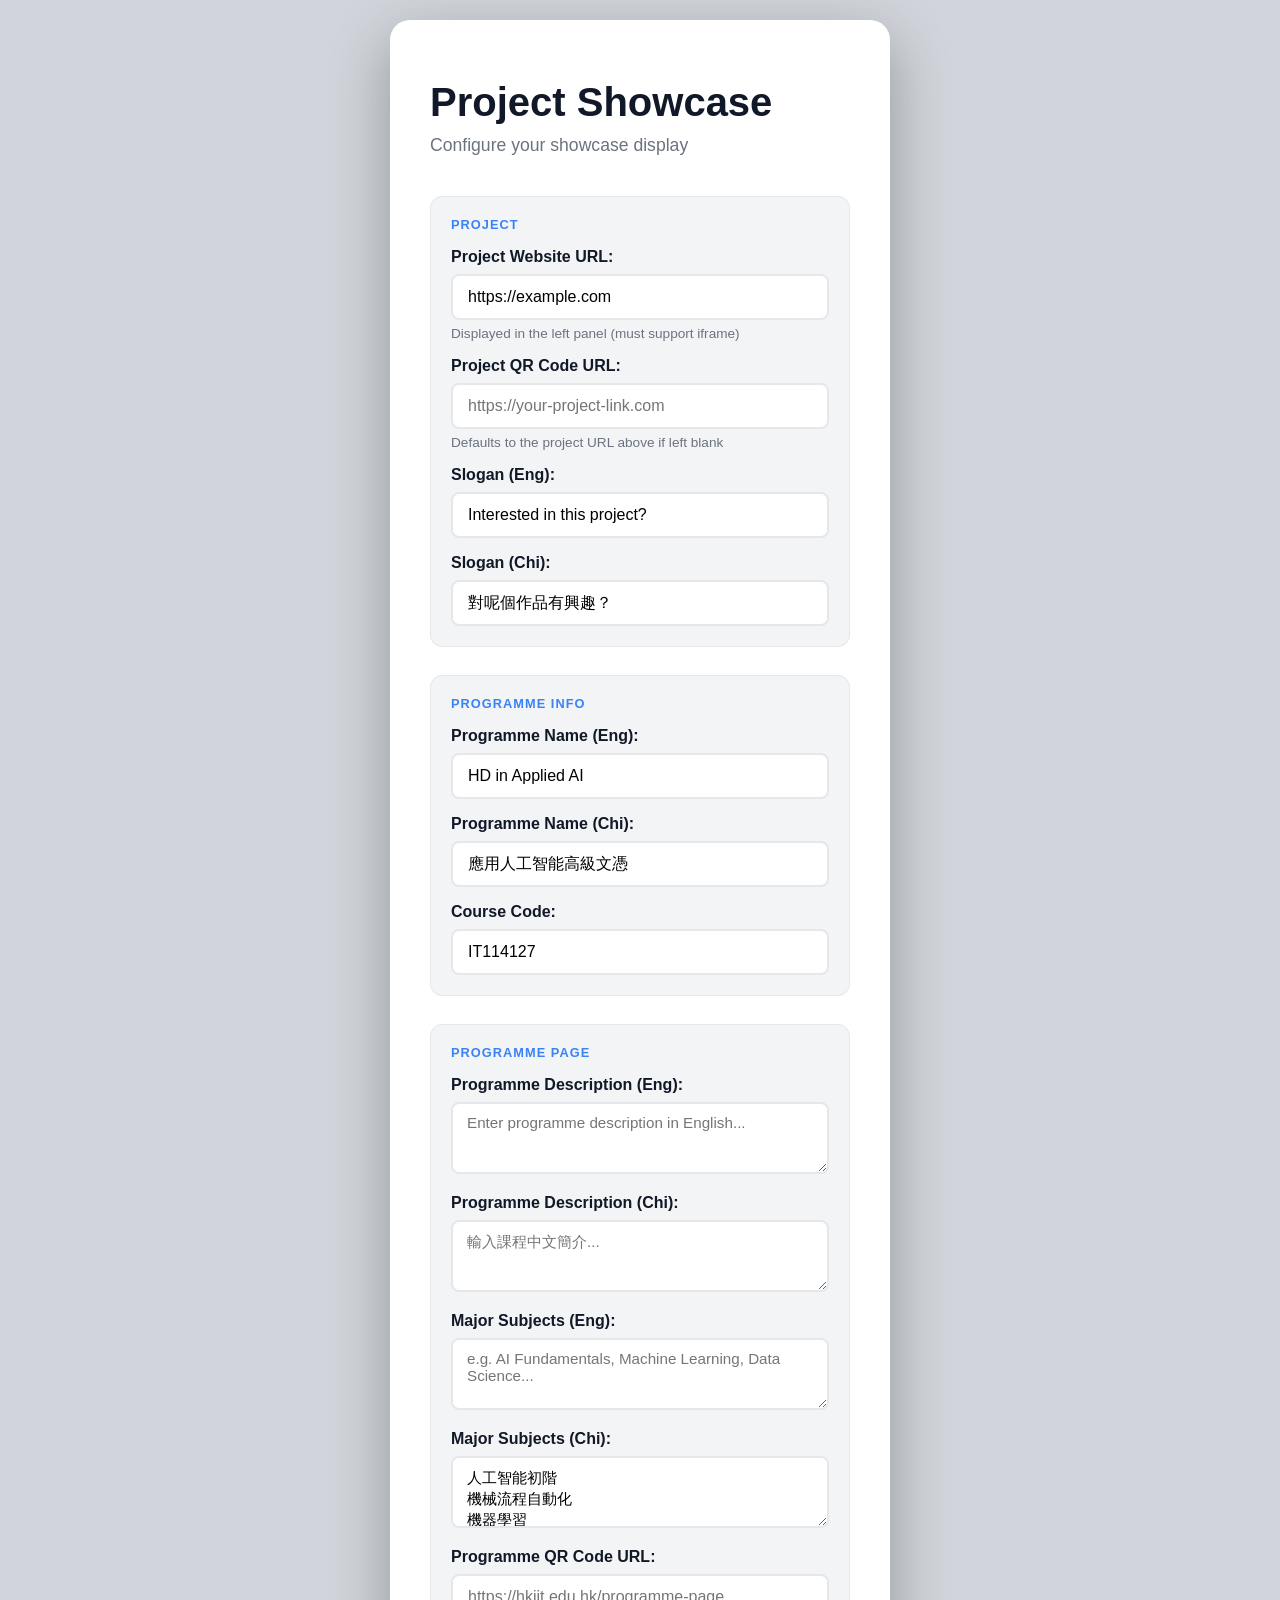
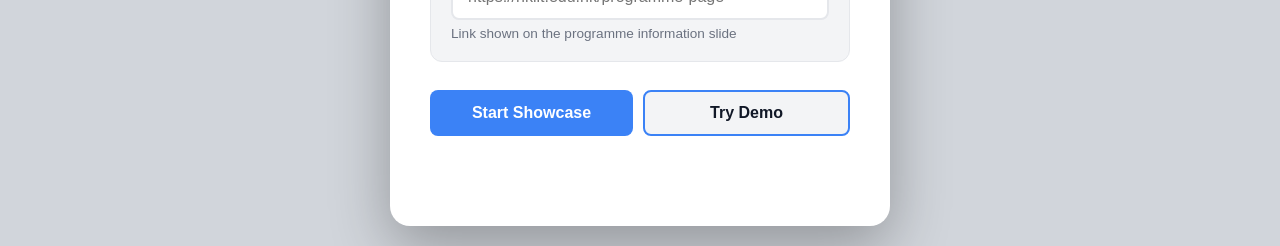
==== index.html @ dffb8cf2 "Grey setup page bg, default Chinese major subjects Co-authored-by: Cursor <cursoragent@cursor.com>" ====
<!DOCTYPE html>
<html lang="en">
<head>
    <meta charset="UTF-8">
    <meta name="viewport" content="width=device-width, initial-scale=1.0">
    <title>Project Showcase - Setup</title>
    <link rel="stylesheet" href="styles.css">
</head>
<body>
    <div class="start-screen">
        <div class="start-container">
            <h1>Project Showcase</h1>
            <p class="subtitle">Configure your showcase display</p>

            <!-- Section 1: Project URLs -->
            <div class="setup-section">
                <h3 class="setup-section-title">Project</h3>

                <div class="input-section">
                    <label for="websiteUrl">Project Website URL:</label>
                    <input type="url" id="websiteUrl"
                        placeholder="https://example.com"
                        value="https://example.com">
                    <small class="hint">Displayed in the left panel (must support iframe)</small>
                </div>

                <div class="input-section">
                    <label for="qrUrl">Project QR Code URL:</label>
                    <input type="url" id="qrUrl"
                        placeholder="https://your-project-link.com">
                    <small class="hint">Defaults to the project URL above if left blank</small>
                </div>

                <div class="input-section">
                    <label for="sloganEng">Slogan (Eng):</label>
                    <input type="text" id="sloganEng"
                        value="Interested in this project?">
                </div>

                <div class="input-section">
                    <label for="sloganChi">Slogan (Chi):</label>
                    <input type="text" id="sloganChi"
                        value="對呢個作品有興趣？">
                </div>
            </div>

            <!-- Section 2: Programme Info -->
            <div class="setup-section">
                <h3 class="setup-section-title">Programme Info</h3>

                <div class="input-section">
                    <label for="progNameEng">Programme Name (Eng):</label>
                    <input type="text" id="progNameEng"
                        value="HD in Applied AI">
                </div>

                <div class="input-section">
                    <label for="progNameChi">Programme Name (Chi):</label>
                    <input type="text" id="progNameChi"
                        value="應用人工智能高級文憑">
                </div>

                <div class="input-section">
                    <label for="courseCode">Course Code:</label>
                    <input type="text" id="courseCode"
                        value="IT114127">
                </div>
            </div>

            <!-- Section 3: Programme Page -->
            <div class="setup-section">
                <h3 class="setup-section-title">Programme Page</h3>

                <div class="input-section">
                    <label for="progDescEng">Programme Description (Eng):</label>
                    <textarea id="progDescEng" class="setup-textarea"
                        placeholder="Enter programme description in English..."></textarea>
                </div>

                <div class="input-section">
                    <label for="progDescChi">Programme Description (Chi):</label>
                    <textarea id="progDescChi" class="setup-textarea"
                        placeholder="輸入課程中文簡介..."></textarea>
                </div>

                <div class="input-section">
                    <label for="majorSubjectsEng">Major Subjects (Eng):</label>
                    <textarea id="majorSubjectsEng" class="setup-textarea"
                        placeholder="e.g. AI Fundamentals, Machine Learning, Data Science..."></textarea>
                </div>

                <div class="input-section">
                    <label for="majorSubjectsChi">Major Subjects (Chi):</label>
                    <textarea id="majorSubjectsChi" class="setup-textarea">人工智能初階
機械流程自動化
機器學習
用戶體驗及界面設計
人工智能應用開發
雲端人工智能服務</textarea>
                </div>

                <div class="input-section">
                    <label for="progQrUrl">Programme QR Code URL:</label>
                    <input type="url" id="progQrUrl"
                        placeholder="https://hkiit.edu.hk/programme-page">
                    <small class="hint">Link shown on the programme information slide</small>
                </div>
            </div>

            <div class="button-group">
                <button id="startBtn" class="btn btn-primary">Start Showcase</button>
                <button id="demoBtn" class="btn btn-secondary">Try Demo</button>
            </div>
        </div>
    </div>

    <script src="script.js"></script>
</body>
</html>
---- styles.css ----
* {
    margin: 0;
    padding: 0;
    box-sizing: border-box;
}

:root {
    --primary-color: #3b82f6;
    --primary-dark: #1e40af;
    --accent-pink: #e81f76;
    --accent-pink-dark: #c01060;
    --secondary-color: #f59e0b;
    --bg-dark: #1f2937;
    --bg-light: #f3f4f6;
    --border-color: #e5e7eb;
    --text-dark: #111827;
    --text-light: #6b7280;
}

body {
    font-family: -apple-system, BlinkMacSystemFont, 'Segoe UI', Roboto, Oxygen, Ubuntu, Cantarell, sans-serif;
    background-color: var(--bg-light);
    color: var(--text-dark);
}

/* ===== START SCREEN ===== */
.start-screen {
    min-height: 100vh;
    display: flex;
    align-items: center;
    justify-content: center;
    background: #d1d5db;
    padding: 20px;
}

.start-container {
    background: white;
    border-radius: 20px;
    padding: 60px 40px;
    max-width: 500px;
    width: 100%;
    box-shadow: 0 20px 60px rgba(0, 0, 0, 0.3);
    animation: slideUp 0.6s ease-out;
}

@keyframes slideUp {
    from {
        opacity: 0;
        transform: translateY(30px);
    }
    to {
        opacity: 1;
        transform: translateY(0);
    }
}

.start-container h1 {
    font-size: 2.5rem;
    margin-bottom: 10px;
    color: var(--text-dark);
}

.start-container .subtitle {
    font-size: 1.1rem;
    color: var(--text-light);
    margin-bottom: 40px;
}

.input-section {
    margin-bottom: 30px;
}

.input-section label {
    display: block;
    margin-bottom: 8px;
    font-weight: 600;
    color: var(--text-dark);
}

.input-section input {
    width: 100%;
    padding: 12px 15px;
    border: 2px solid var(--border-color);
    border-radius: 8px;
    font-size: 1rem;
    transition: all 0.3s;
}

.input-section input:focus {
    outline: none;
    border-color: var(--primary-color);
    box-shadow: 0 0 0 3px rgba(59, 130, 246, 0.1);
}

.input-section .hint {
    display: block;
    margin-top: 6px;
    color: var(--text-light);
    font-size: 0.85rem;
}

.button-group {
    display: flex;
    gap: 10px;
    margin-bottom: 30px;
}

.btn {
    padding: 12px 24px;
    border: none;
    border-radius: 8px;
    font-size: 1rem;
    font-weight: 600;
    cursor: pointer;
    transition: all 0.3s;
}

.btn-primary {
    flex: 1;
    background-color: var(--primary-color);
    color: white;
}

.btn-primary:hover {
    background-color: var(--primary-dark);
    transform: translateY(-2px);
    box-shadow: 0 10px 20px rgba(59, 130, 246, 0.3);
}

.btn-secondary {
    flex: 1;
    background-color: var(--bg-light);
    color: var(--text-dark);
    border: 2px solid var(--primary-color);
}

.btn-secondary:hover {
    background-color: var(--primary-color);
    color: white;
}

.info-box {
    background-color: var(--bg-light);
    border-radius: 12px;
    padding: 20px;
}

.info-box h3 {
    margin-bottom: 15px;
    font-size: 1.1rem;
}

.info-box ul {
    list-style: none;
}

.info-box li {
    padding: 6px 0;
    color: var(--text-light);
}

/* ===== SHOWCASE SCREEN ===== */
.showcase-container {
    display: flex;
    flex-direction: column;
    height: 100vh;
    background-color: #ffffff;
}

.content-wrapper {
    display: flex;
    flex: 1;
    gap: 0;
    overflow: hidden;
}

.panel {
    display: flex;
    flex-direction: column;
    background-color: #ffffff;
    overflow: hidden;
}

.left-panel {
    flex: 1;
    min-width: 300px;
}

.right-panel {
    flex: 0 0 400px;
    background-color: #ffffff;
    color: var(--text-dark);
    border-left: 1px solid var(--border-color);
}

.panel-header {
    background-color: #ffffff;
    color: var(--text-dark);
    padding: 12px 18px;
    border-bottom: 1px solid var(--border-color);
    display: flex;
    align-items: center;
    gap: 14px;
}

.panel-header-title {
    flex: 1;
    display: flex;
    flex-direction: column;
    align-items: flex-end;
    gap: 2px;
}

.panel-header-title .title-eng {
    font-weight: 700;
    font-size: 1rem;
    color: var(--text-dark);
    text-align: right;
}

.panel-header-title .title-chi {
    font-weight: 600;
    font-size: 0.88rem;
    color: var(--text-light);
    text-align: right;
}

.iframe-display {
    flex: 1;
    border: none;
    width: 100%;
    height: 100%;
}

/* ===== DIVIDER ===== */
.divider {
    width: 4px;
    background-color: var(--border-color);
    cursor: col-resize;
    transition: background-color 0.3s;
    flex-shrink: 0;
}

.divider:hover {
    background-color: var(--primary-color);
}

.divider.dragging {
    background-color: var(--primary-color);
}

/* ===== SETUP PAGE SECTIONS ===== */
.setup-section {
    margin-bottom: 28px;
    border: 1px solid var(--border-color);
    border-radius: 12px;
    padding: 20px;
    background: var(--bg-light);
}

.setup-section-title {
    font-size: 0.8rem;
    font-weight: 700;
    text-transform: uppercase;
    letter-spacing: 0.08em;
    color: var(--primary-color);
    margin-bottom: 16px;
}

.setup-section .input-section {
    margin-bottom: 16px;
}

.setup-section .input-section:last-child {
    margin-bottom: 0;
}

.setup-textarea {
    width: 100%;
    padding: 10px 14px;
    border: 2px solid var(--border-color);
    border-radius: 8px;
    font-size: 0.95rem;
    font-family: inherit;
    resize: vertical;
    min-height: 72px;
    transition: all 0.3s;
}

.setup-textarea:focus {
    outline: none;
    border-color: var(--primary-color);
    box-shadow: 0 0 0 3px rgba(59, 130, 246, 0.1);
}

/* ===== PROGRAMME INFORMATION AREA ===== */
.info-logo {
    height: 126px;
    width: auto;
    object-fit: contain;
}

/* Persistent programme name bar (shown across all slides) */
.persistent-info {
    padding: 12px 18px 10px;
    background: #ffffff;
    border-bottom: 1px solid var(--border-color);
}

.persistent-info .course-code-badge {
    margin-bottom: 6px;
}

.persistent-info p:first-of-type {
    font-size: 1.7rem;
    font-weight: 800;
    color: var(--text-dark);
    line-height: 1.25;
    letter-spacing: -0.02em;
}

.persistent-info p[lang="zh-Hant"] {
    font-size: 1.05rem;
    font-weight: 600;
    color: var(--text-light);
    margin-top: 2px;
}

/* Slides wrapper */
.slides-wrapper {
    flex: 1;
    position: relative;
    overflow: hidden;
}

.slide {
    position: absolute;
    inset: 0;
    opacity: 0;
    pointer-events: none;
    transition: opacity 0.7s ease;
    display: flex;
    flex-direction: column;
    overflow: hidden;
}

.slide.active {
    opacity: 1;
    pointer-events: auto;
}

/* ===== ANIMATED BACKGROUND BLOBS ===== */
.bg-waves {
    position: absolute;
    inset: 0;
    overflow: hidden;
    pointer-events: none;
    z-index: 0;
}

.bg-blob {
    position: absolute;
    border-radius: 50%;
    filter: blur(55px);
    opacity: 0.13;
}

.bg-blob.b1 {
    width: 260px;
    height: 260px;
    background: var(--accent-pink);
    top: -10%;
    left: -20%;
    animation: blobFloat1 11s ease-in-out infinite;
}

.bg-blob.b2 {
    width: 200px;
    height: 200px;
    background: var(--primary-color);
    top: 40%;
    right: -15%;
    animation: blobFloat2 14s ease-in-out infinite;
}

.bg-blob.b3 {
    width: 220px;
    height: 220px;
    background: var(--accent-pink);
    bottom: 5%;
    left: 10%;
    animation: blobFloat3 9s ease-in-out infinite;
}

@keyframes blobFloat1 {
    0%, 100% { transform: translate(0, 0) scale(1); }
    40%       { transform: translate(40px, 30px) scale(1.12); }
    70%       { transform: translate(-15px, 50px) scale(0.92); }
}

@keyframes blobFloat2 {
    0%, 100% { transform: translate(0, 0) scale(1); }
    35%       { transform: translate(-35px, -25px) scale(1.08); }
    65%       { transform: translate(20px, 40px) scale(0.95); }
}

@keyframes blobFloat3 {
    0%, 100% { transform: translate(0, 0) scale(1); }
    50%       { transform: translate(30px, -35px) scale(1.1); }
}

/* Slide indicator dots — layout handled in lower block */

.dot {
    width: 8px;
    height: 8px;
    border-radius: 50%;
    background: var(--border-color);
    cursor: pointer;
    transition: background 0.3s;
}

.dot.active {
    background: var(--primary-color);
}

.info-container {
    display: flex;
    flex-direction: column;
    flex: 1;
    overflow: hidden;
    background: rgba(255, 255, 255, 0.82);
    position: relative;
    z-index: 1;
}

/* Programme Name — top section */
.prog-name {
    padding: 16px 20px 16px;
    margin: 18px 18px 0;
    background: #ffffff;
    border-radius: 10px;
    box-shadow: 0 2px 8px rgba(59, 130, 246, 0.08);
}

.prog-name p:first-child {
    font-size: 1.7rem;
    font-weight: 800;
    color: var(--text-dark);
    line-height: 1.25;
    letter-spacing: -0.02em;
}

.prog-name p[lang="zh-Hant"] {
    font-size: 1.05rem;
    font-weight: 600;
    color: var(--text-light);
    margin-top: 4px;
}

.course-code-badge {
    display: inline-flex;
    align-items: center;
    margin-bottom: 8px;
    background: var(--primary-color);
    border-radius: 20px;
    padding: 3px 12px;
}

.course-code-badge span {
    font-size: 0.82rem;
    font-weight: 700;
    color: #ffffff;
}

/* QR Section — fills remaining space, vertically centred, shifted up 100px */
.qr-section {
    flex: 1;
    display: flex;
    flex-direction: column;
    align-items: center;
    justify-content: center;
    gap: 10px;
    padding: 16px 20px 20px;
    margin-top: -100px;
}

/* Slogan */
.slogan {
    text-align: center;
    padding: 4px 0 8px;
}

.slogan p:first-child {
    font-size: 1.05rem;
    font-weight: 700;
    color: var(--primary-color);
    line-height: 1.5;
}

.slogan p[lang="zh-Hant"] {
    font-size: 0.95rem;
    font-weight: 500;
    color: var(--text-light);
}

/* QR Code block */
.qr-block {
    filter: drop-shadow(0 4px 16px rgba(59, 130, 246, 0.18));
}

.qr-image {
    width: 175px;
    height: 175px;
    border-radius: 12px;
    background: #ffffff;
    display: block;
}

.qr-image-lg {
    width: 200px;
    height: 200px;
}

/* Animated arrow pointing up at QR */
.qr-arrow {
    font-size: 2.4rem;
    color: var(--primary-color);
    line-height: 1;
    animation: bounceUp 1.1s ease-in-out infinite;
}

@keyframes bounceUp {
    0%, 100% { transform: translateY(0);    opacity: 1; }
    50%       { transform: translateY(-8px); opacity: 0.7; }
}

/* Scan text */
.scan-text {
    text-align: center;
    background: var(--primary-color);
    border-radius: 10px;
    padding: 8px 20px;
}

.scan-text p {
    font-size: 0.92rem;
    font-weight: 700;
    color: #ffffff;
    line-height: 1.6;
}

.scan-text p[lang="zh-Hant"] {
    font-size: 0.85rem;
    font-weight: 500;
    color: rgba(255,255,255,0.85);
}

.scan-text-pink {
    background: var(--accent-pink);
}

.scan-text-pink:hover {
    background: var(--accent-pink-dark);
}

/* ===== SLIDE 2: PROGRAMME DETAILS ===== */
.info-container-2 {
    gap: 12px;
    padding: 16px 18px 12px;
    overflow-y: auto;
    justify-content: flex-start;
    background: rgba(255, 255, 255, 0.82);
}

.prog-detail-block {
    width: 100%;
    background: #ffffff;
    border-radius: 10px;
    padding: 12px 16px;
    box-shadow: 0 2px 8px rgba(59, 130, 246, 0.07);
}

.detail-heading {
    display: flex;
    justify-content: space-between;
    align-items: baseline;
    margin-bottom: 6px;
    padding-bottom: 6px;
    border-bottom: 1px solid var(--border-color);
}

.detail-heading span:first-child {
    font-size: 0.82rem;
    font-weight: 700;
    color: var(--primary-color);
    text-transform: uppercase;
    letter-spacing: 0.05em;
}

.detail-heading span[lang="zh-Hant"] {
    font-size: 0.78rem;
    font-weight: 600;
    color: var(--text-light);
}

.detail-text {
    font-size: 0.88rem;
    font-weight: 600;
    color: var(--text-dark);
    line-height: 1.55;
    white-space: pre-line;
}

.detail-text-chi {
    font-size: 0.84rem;
    font-weight: 500;
    color: var(--text-light);
    margin-top: 4px;
}

.qr-section-small {
    flex: 0;
    gap: 8px;
    padding: 8px 0 4px;
    margin-top: 0;
}

/* Programme QR pinned to bottom of slide */
.qr-section-bottom {
    margin-top: auto;
    padding-bottom: 50px;
    gap: 10px;
    flex: 0;
}

/* Dot bar: gear | dots | pause */
.slide-dots {
    display: flex;
    justify-content: space-between;
    align-items: center;
    padding: 6px 14px;
    background: #ffffff;
    border-top: 1px solid var(--border-color);
}

.dots-group {
    display: flex;
    gap: 8px;
    align-items: center;
}

.dots-bar-btn {
    background: transparent;
    border: none;
    color: #9ca3af;
    font-size: 1rem;
    cursor: pointer;
    padding: 4px 6px;
    border-radius: 6px;
    line-height: 1;
    transition: color 0.2s, background 0.2s;
}

.dots-bar-btn:hover {
    color: var(--primary-color);
    background: #f0f6ff;
}

/* ===== RESPONSIVE ===== */
@media (max-width: 1024px) {
    .right-panel {
        flex: 0 0 350px;
    }
}

@media (max-width: 768px) {
    .start-container {
        padding: 40px 30px;
    }

    .start-container h1 {
        font-size: 2rem;
    }

    .button-group {
        flex-direction: column;
    }

    .content-wrapper {
        flex-direction: column;
    }

    .left-panel,
    .right-panel {
        flex: 1 !important;
    }

    .divider {
        width: 100%;
        height: 4px;
    }

    .right-panel {
        flex: 0 0 250px !important;
        border-left: none;
        border-top: 1px solid var(--border-color);
    }
}
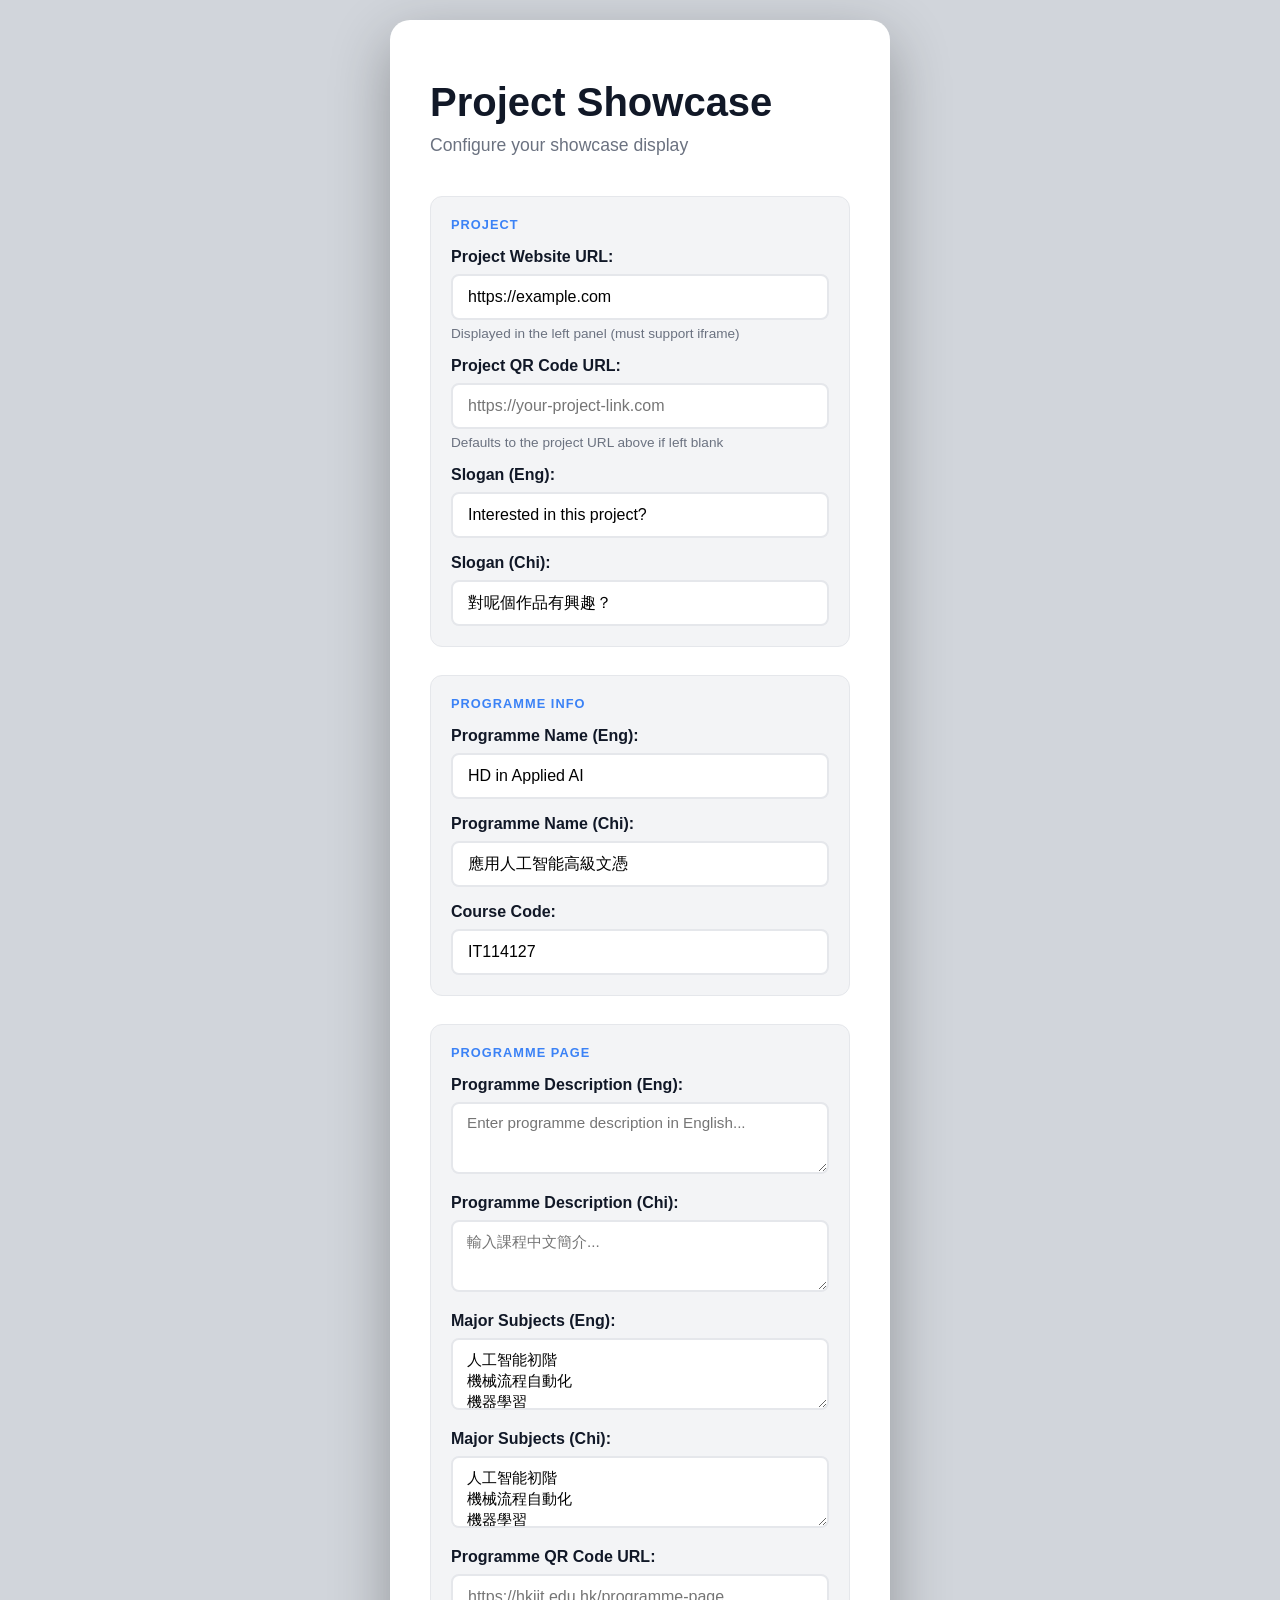
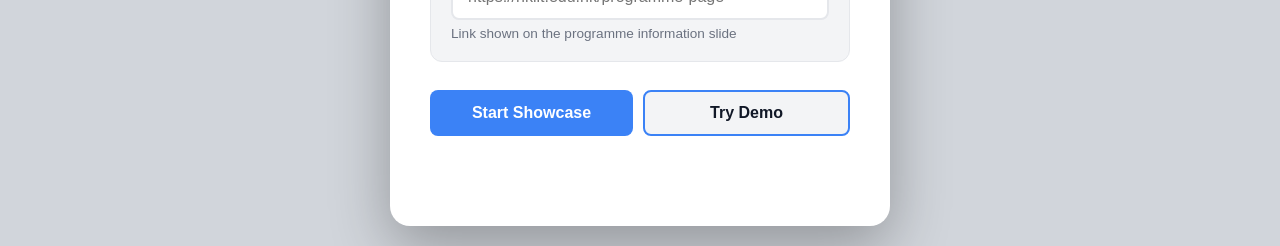
==== commit 24f2ef62: "Canvas wave bg, orange badge/scan-text, default major subjects Eng/Chi Co-authored-by: Cursor <curso" ====
--- a/index.html
+++ b/index.html
@@ -85,8 +85,12 @@
 
                 <div class="input-section">
                     <label for="majorSubjectsEng">Major Subjects (Eng):</label>
-                    <textarea id="majorSubjectsEng" class="setup-textarea"
-                        placeholder="e.g. AI Fundamentals, Machine Learning, Data Science..."></textarea>
+                    <textarea id="majorSubjectsEng" class="setup-textarea">人工智能初階
+機械流程自動化
+機器學習
+用戶體驗及界面設計
+人工智能應用開發
+雲端人工智能服務</textarea>
                 </div>
 
                 <div class="input-section">
--- a/styles.css
+++ b/styles.css
@@ -9,6 +9,8 @@
     --primary-dark: #1e40af;
     --accent-pink: #e81f76;
     --accent-pink-dark: #c01060;
+    --accent-orange: #ff6b00;
+    --accent-orange-dark: #d95a00;
     --secondary-color: #f59e0b;
     --bg-dark: #1f2937;
     --bg-light: #f3f4f6;
@@ -349,64 +351,14 @@
     pointer-events: auto;
 }
 
-/* ===== ANIMATED BACKGROUND BLOBS ===== */
-.bg-waves {
+/* ===== ANIMATED WAVE CANVAS BACKGROUND ===== */
+.bg-canvas {
     position: absolute;
     inset: 0;
-    overflow: hidden;
+    width: 100%;
+    height: 100%;
     pointer-events: none;
     z-index: 0;
-}
-
-.bg-blob {
-    position: absolute;
-    border-radius: 50%;
-    filter: blur(55px);
-    opacity: 0.13;
-}
-
-.bg-blob.b1 {
-    width: 260px;
-    height: 260px;
-    background: var(--accent-pink);
-    top: -10%;
-    left: -20%;
-    animation: blobFloat1 11s ease-in-out infinite;
-}
-
-.bg-blob.b2 {
-    width: 200px;
-    height: 200px;
-    background: var(--primary-color);
-    top: 40%;
-    right: -15%;
-    animation: blobFloat2 14s ease-in-out infinite;
-}
-
-.bg-blob.b3 {
-    width: 220px;
-    height: 220px;
-    background: var(--accent-pink);
-    bottom: 5%;
-    left: 10%;
-    animation: blobFloat3 9s ease-in-out infinite;
-}
-
-@keyframes blobFloat1 {
-    0%, 100% { transform: translate(0, 0) scale(1); }
-    40%       { transform: translate(40px, 30px) scale(1.12); }
-    70%       { transform: translate(-15px, 50px) scale(0.92); }
-}
-
-@keyframes blobFloat2 {
-    0%, 100% { transform: translate(0, 0) scale(1); }
-    35%       { transform: translate(-35px, -25px) scale(1.08); }
-    65%       { transform: translate(20px, 40px) scale(0.95); }
-}
-
-@keyframes blobFloat3 {
-    0%, 100% { transform: translate(0, 0) scale(1); }
-    50%       { transform: translate(30px, -35px) scale(1.1); }
 }
 
 /* Slide indicator dots — layout handled in lower block */
@@ -462,7 +414,7 @@
     display: inline-flex;
     align-items: center;
     margin-bottom: 8px;
-    background: var(--primary-color);
+    background: var(--accent-orange);
     border-radius: 20px;
     padding: 3px 12px;
 }
@@ -538,7 +490,7 @@
 /* Scan text */
 .scan-text {
     text-align: center;
-    background: var(--primary-color);
+    background: var(--accent-orange);
     border-radius: 10px;
     padding: 8px 20px;
 }
@@ -557,11 +509,11 @@
 }
 
 .scan-text-pink {
-    background: var(--accent-pink);
+    background: #0055b8;
 }
 
 .scan-text-pink:hover {
-    background: var(--accent-pink-dark);
+    background: #004299;
 }
 
 /* ===== SLIDE 2: PROGRAMME DETAILS ===== */
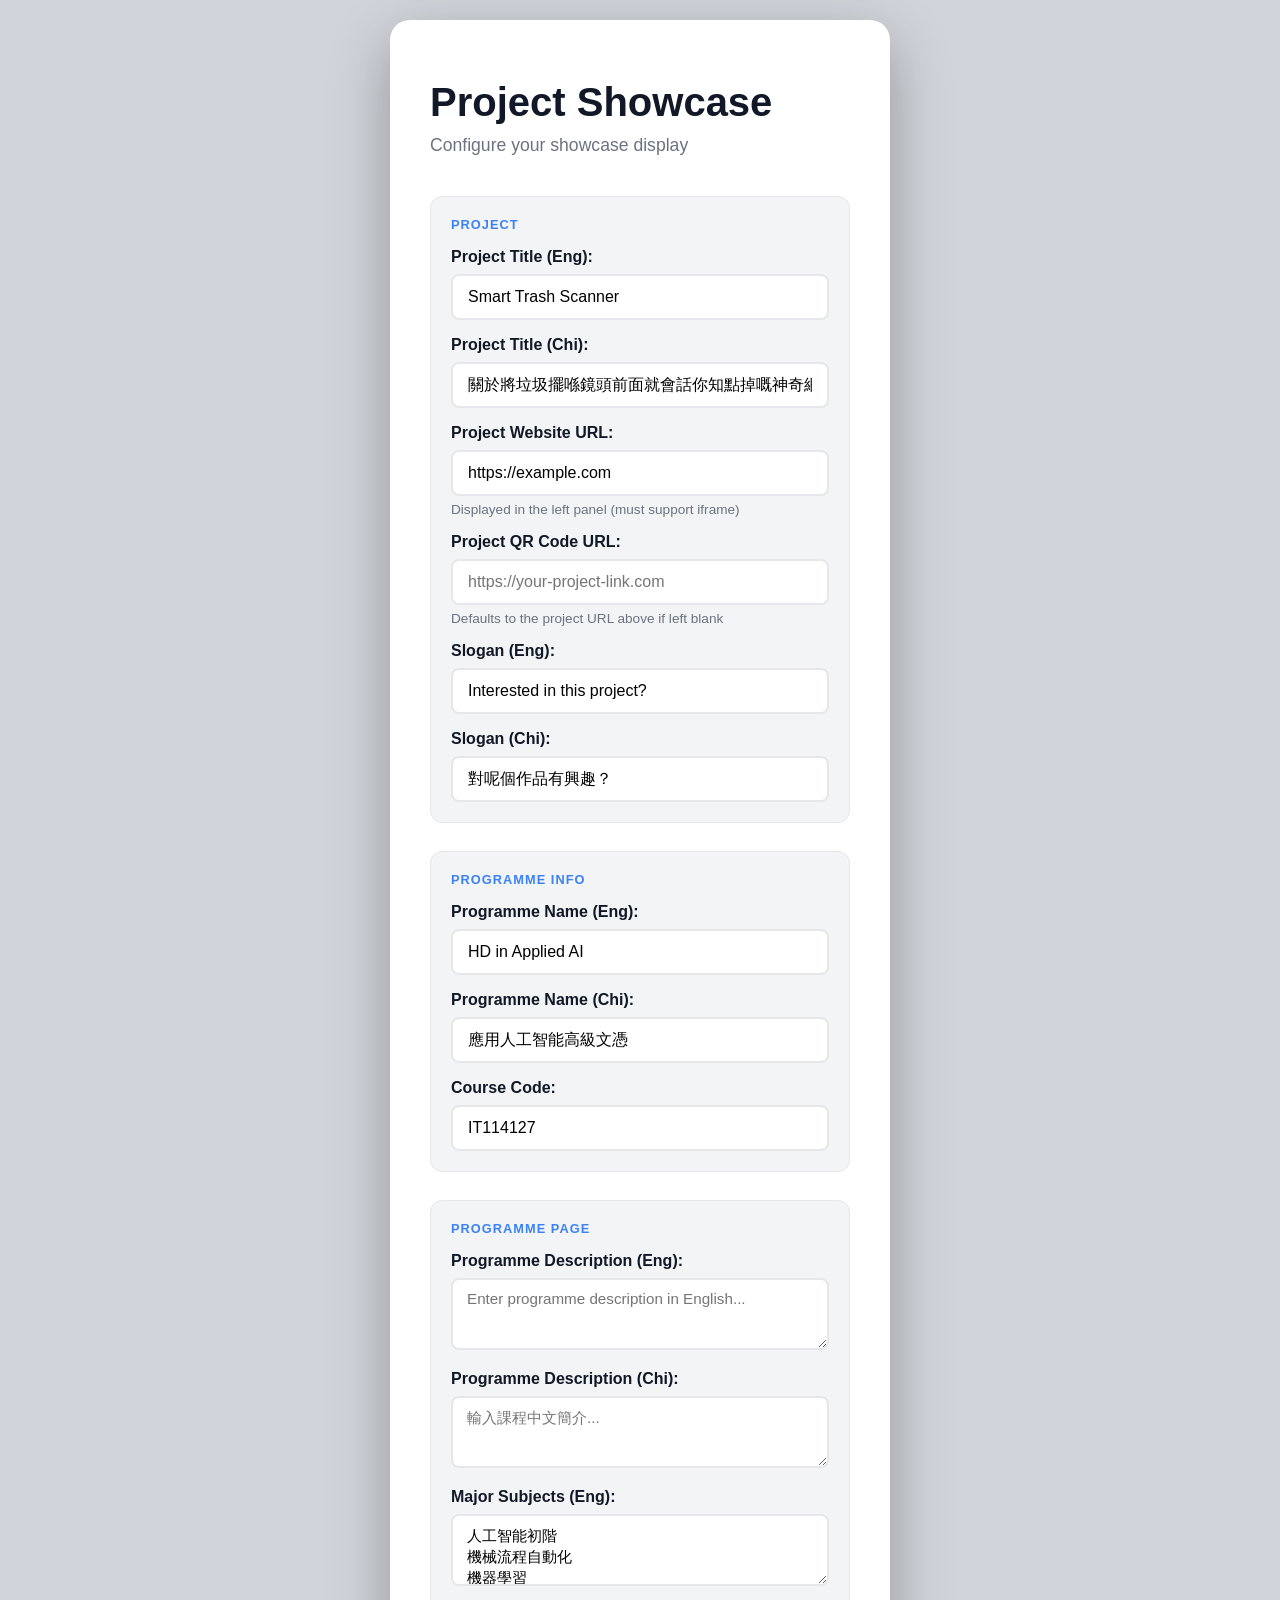
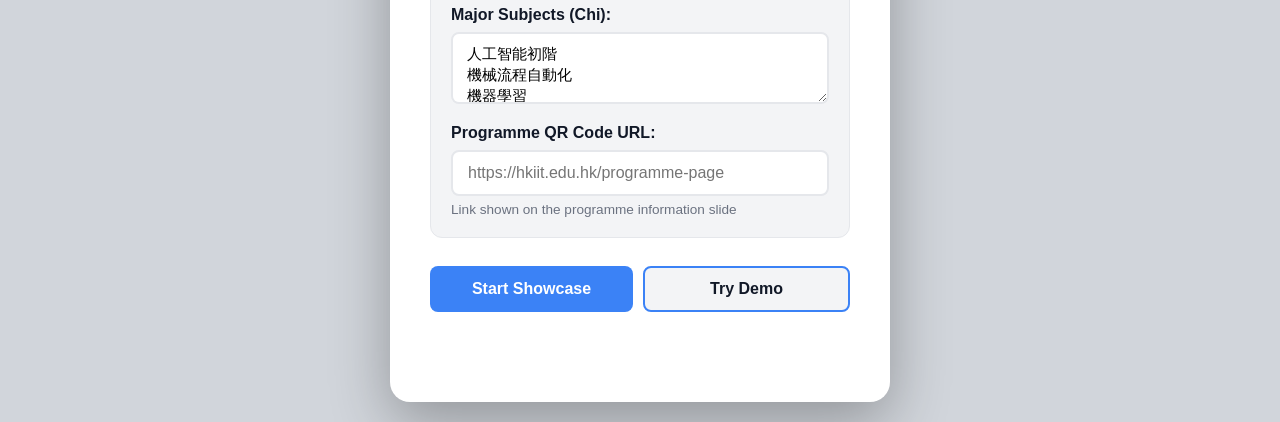
==== commit e05674c6: "Add project title (Eng/Chi) field to setup and slide 1 Co-authored-by: Cursor <cursoragent@cursor.co" ====
--- a/index.html
+++ b/index.html
@@ -15,6 +15,16 @@
             <!-- Section 1: Project URLs -->
             <div class="setup-section">
                 <h3 class="setup-section-title">Project</h3>
+
+                <div class="input-section">
+                    <label for="projTitleEng">Project Title (Eng):</label>
+                    <input type="text" id="projTitleEng" value="Smart Trash Scanner">
+                </div>
+
+                <div class="input-section">
+                    <label for="projTitleChi">Project Title (Chi):</label>
+                    <input type="text" id="projTitleChi" value="關於將垃圾擺喺鏡頭前面就會話你知點掉嘅神奇網頁">
+                </div>
 
                 <div class="input-section">
                     <label for="websiteUrl">Project Website URL:</label>
--- a/styles.css
+++ b/styles.css
@@ -9,8 +9,8 @@
     --primary-dark: #1e40af;
     --accent-pink: #e81f76;
     --accent-pink-dark: #c01060;
-    --accent-orange: #ff6b00;
-    --accent-orange-dark: #d95a00;
+    --accent-orange: #ffc410;
+    --accent-orange-dark: #e6b00e;
     --secondary-color: #f59e0b;
     --bg-dark: #1f2937;
     --bg-light: #f3f4f6;
@@ -209,7 +209,7 @@
     flex: 1;
     display: flex;
     flex-direction: column;
-    align-items: flex-end;
+    align-items: flex-start;
     gap: 2px;
 }
 
@@ -217,14 +217,14 @@
     font-weight: 700;
     font-size: 1rem;
     color: var(--text-dark);
-    text-align: right;
+    text-align: left;
 }
 
 .panel-header-title .title-chi {
     font-weight: 600;
     font-size: 0.88rem;
     color: var(--text-light);
-    text-align: right;
+    text-align: left;
 }
 
 .iframe-display {
@@ -314,7 +314,7 @@
 }
 
 .persistent-info p:first-of-type {
-    font-size: 1.7rem;
+    font-size: 1.45rem;
     font-weight: 800;
     color: var(--text-dark);
     line-height: 1.25;
@@ -322,8 +322,8 @@
 }
 
 .persistent-info p[lang="zh-Hant"] {
-    font-size: 1.05rem;
-    font-weight: 600;
+    font-size: 1.2rem;
+    font-weight: 700;
     color: var(--text-light);
     margin-top: 2px;
 }
@@ -381,7 +381,7 @@
     flex-direction: column;
     flex: 1;
     overflow: hidden;
-    background: rgba(255, 255, 255, 0.82);
+    background: linear-gradient(180deg, rgba(255,255,255,0.86) 0%, rgba(224,238,255,0.86) 100%);
     position: relative;
     z-index: 1;
 }
@@ -420,9 +420,31 @@
 }
 
 .course-code-badge span {
-    font-size: 0.82rem;
+    font-size: 1rem;
     font-weight: 700;
     color: #ffffff;
+}
+
+/* Project Title — Slide 1 */
+.project-title {
+    width: 100%;
+    padding: 16px 20px 8px;
+    border-bottom: 1px solid rgba(0, 85, 184, 0.15);
+}
+
+.project-title p:first-child {
+    font-size: 1.25rem;
+    font-weight: 800;
+    color: #0055b8;
+    line-height: 1.3;
+}
+
+.project-title p[lang="zh-Hant"] {
+    font-size: 0.88rem;
+    font-weight: 500;
+    color: var(--text-light);
+    margin-top: 4px;
+    line-height: 1.5;
 }
 
 /* QR Section — fills remaining space, vertically centred, shifted up 100px */
@@ -452,8 +474,8 @@
 
 .slogan p[lang="zh-Hant"] {
     font-size: 0.95rem;
-    font-weight: 500;
-    color: var(--text-light);
+    font-weight: 600;
+    color: #0055b8;
 }
 
 /* QR Code block */
@@ -490,7 +512,7 @@
 /* Scan text */
 .scan-text {
     text-align: center;
-    background: var(--accent-orange);
+    background: #374151;
     border-radius: 10px;
     padding: 8px 20px;
 }
@@ -522,7 +544,7 @@
     padding: 16px 18px 12px;
     overflow-y: auto;
     justify-content: flex-start;
-    background: rgba(255, 255, 255, 0.82);
+    background: linear-gradient(180deg, rgba(255,255,255,0.86) 0%, rgba(224,238,255,0.86) 100%);
 }
 
 .prog-detail-block {
@@ -545,15 +567,15 @@
 .detail-heading span:first-child {
     font-size: 0.82rem;
     font-weight: 700;
-    color: var(--primary-color);
+    color: #0055b8;
     text-transform: uppercase;
     letter-spacing: 0.05em;
 }
 
 .detail-heading span[lang="zh-Hant"] {
     font-size: 0.78rem;
-    font-weight: 600;
-    color: var(--text-light);
+    font-weight: 700;
+    color: #0055b8;
 }
 
 .detail-text {
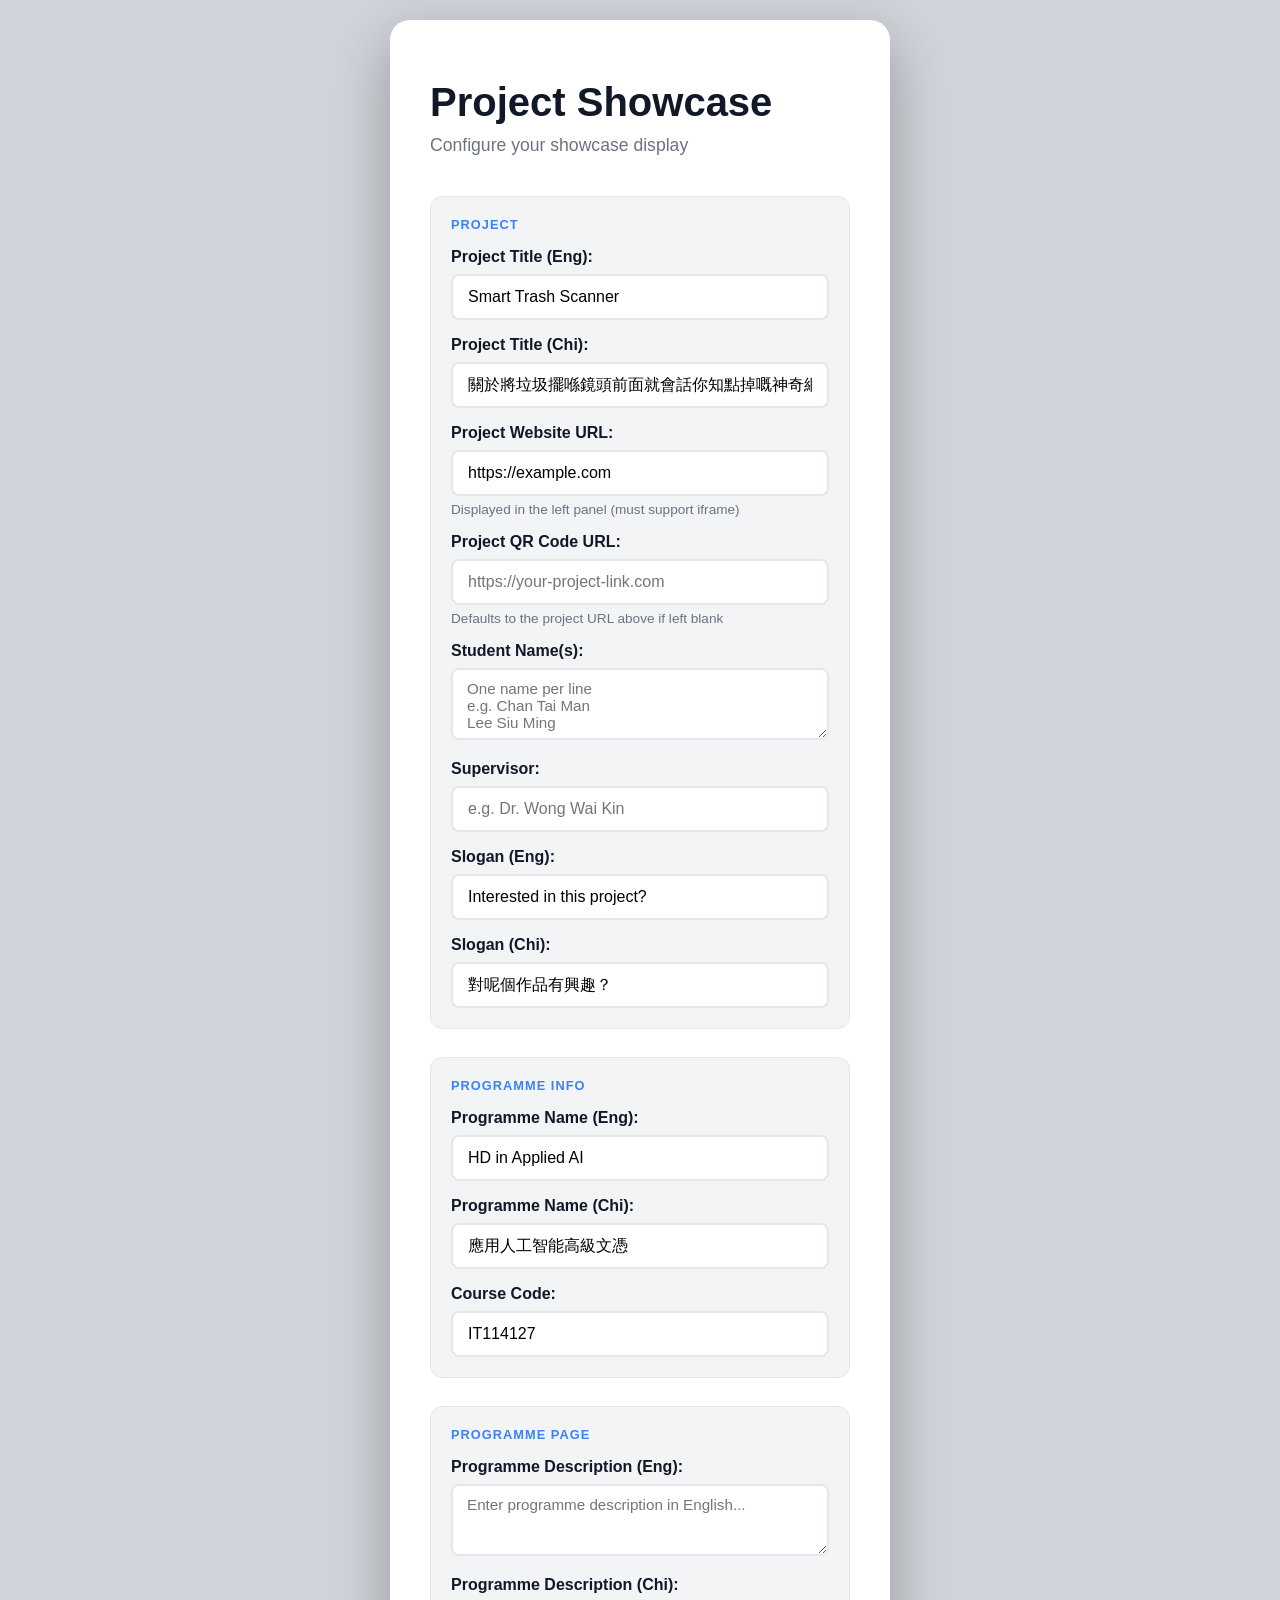
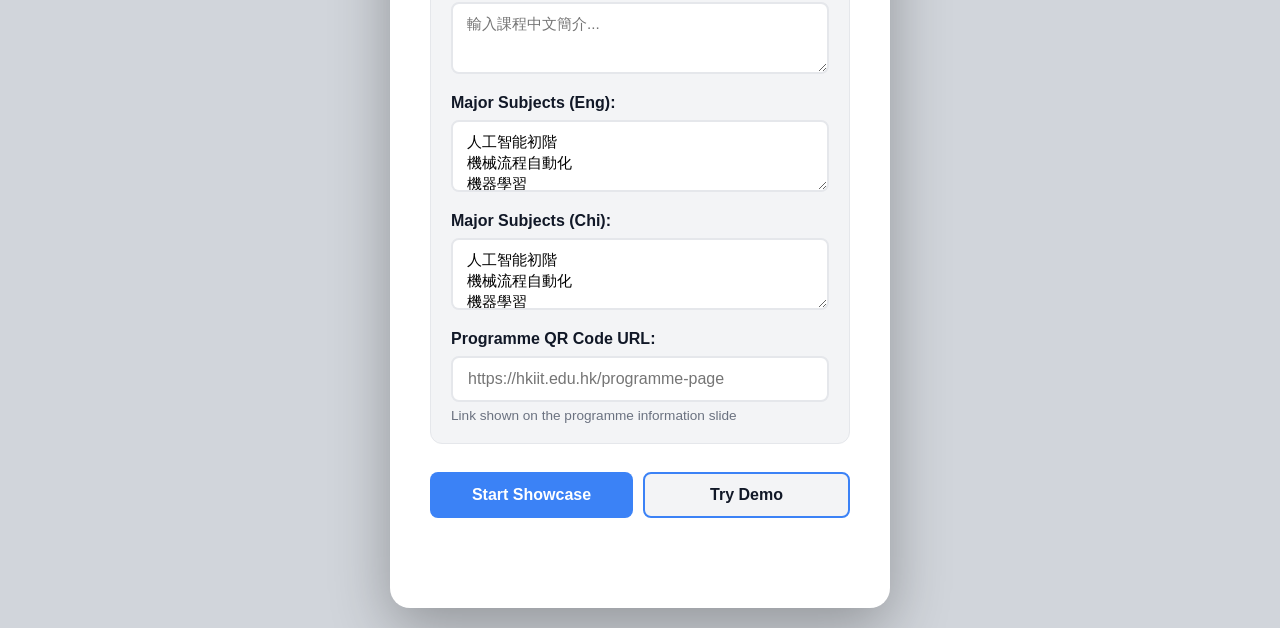
==== commit d51cdc72: "Add student names and supervisor to setup and slide 1 Co-authored-by: Cursor <cursoragent@cursor.com" ====
--- a/index.html
+++ b/index.html
@@ -39,6 +39,18 @@
                     <input type="url" id="qrUrl"
                         placeholder="https://your-project-link.com">
                     <small class="hint">Defaults to the project URL above if left blank</small>
+                </div>
+
+                <div class="input-section">
+                    <label for="studentNames">Student Name(s):</label>
+                    <textarea id="studentNames" class="setup-textarea"
+                        placeholder="One name per line&#10;e.g. Chan Tai Man&#10;Lee Siu Ming"></textarea>
+                </div>
+
+                <div class="input-section">
+                    <label for="supervisorName">Supervisor:</label>
+                    <input type="text" id="supervisorName"
+                        placeholder="e.g. Dr. Wong Wai Kin">
                 </div>
 
                 <div class="input-section">
--- a/styles.css
+++ b/styles.css
@@ -427,27 +427,69 @@
 
 /* Project Title — Slide 1 */
 .project-title {
-    width: 100%;
-    padding: 16px 20px 8px;
-    border-bottom: 1px solid rgba(0, 85, 184, 0.15);
+    flex: 1;
+    display: flex;
+    flex-direction: column;
+    align-items: center;
+    justify-content: center;
+    text-align: center;
+    padding: 0 16px;
+    margin-top: -100px;
 }
 
 .project-title p:first-child {
-    font-size: 1.25rem;
+    font-size: 1.55rem;
     font-weight: 800;
     color: #0055b8;
     line-height: 1.3;
 }
 
 .project-title p[lang="zh-Hant"] {
-    font-size: 0.88rem;
+    font-size: 0.85rem;
     font-weight: 500;
     color: var(--text-light);
-    margin-top: 4px;
+    margin-top: 6px;
     line-height: 1.5;
 }
 
-/* QR Section — fills remaining space, vertically centred, shifted up 100px */
+/* Team Info — between title and QR section */
+.team-info {
+    width: 100%;
+    text-align: center;
+    padding: 0 16px 4px;
+    margin-top: -80px;
+}
+
+.team-students {
+    display: flex;
+    flex-wrap: wrap;
+    justify-content: center;
+    gap: 6px 10px;
+    margin-bottom: 6px;
+}
+
+.team-student-name {
+    font-size: 0.9rem;
+    font-weight: 600;
+    color: var(--text-dark);
+    background: rgba(0, 85, 184, 0.08);
+    border-radius: 20px;
+    padding: 3px 12px;
+}
+
+.team-supervisor {
+    font-size: 0.82rem;
+    font-weight: 500;
+    color: var(--text-light);
+}
+
+.team-supervisor::before {
+    content: 'Supervisor: ';
+    font-weight: 600;
+    color: #0055b8;
+}
+
+/* QR Section — takes equal half, vertically centred */
 .qr-section {
     flex: 1;
     display: flex;
@@ -455,9 +497,10 @@
     align-items: center;
     justify-content: center;
     gap: 10px;
-    padding: 16px 20px 20px;
-    margin-top: -100px;
-}
+    padding: 0 20px 16px;
+    margin-top: -200px;
+}
+
 
 /* Slogan */
 .slogan {
@@ -480,20 +523,23 @@
 
 /* QR Code block */
 .qr-block {
-    filter: drop-shadow(0 4px 16px rgba(59, 130, 246, 0.18));
+    background: #ffffff;
+    border-radius: 16px;
+    padding: 7px;
+    box-shadow: 0 6px 24px rgba(59, 130, 246, 0.15), 0 2px 8px rgba(0,0,0,0.06);
 }
 
 .qr-image {
-    width: 175px;
-    height: 175px;
-    border-radius: 12px;
+    width: 210px;
+    height: 210px;
+    border-radius: 10px;
     background: #ffffff;
     display: block;
 }
 
 .qr-image-lg {
-    width: 200px;
-    height: 200px;
+    width: 210px;
+    height: 210px;
 }
 
 /* Animated arrow pointing up at QR */
@@ -541,7 +587,7 @@
 /* ===== SLIDE 2: PROGRAMME DETAILS ===== */
 .info-container-2 {
     gap: 12px;
-    padding: 16px 18px 12px;
+    padding: 28px 18px 12px;
     overflow-y: auto;
     justify-content: flex-start;
     background: linear-gradient(180deg, rgba(255,255,255,0.86) 0%, rgba(224,238,255,0.86) 100%);
@@ -579,15 +625,15 @@
 }
 
 .detail-text {
-    font-size: 0.88rem;
+    font-size: 1rem;
     font-weight: 600;
     color: var(--text-dark);
-    line-height: 1.55;
+    line-height: 1.6;
     white-space: pre-line;
 }
 
 .detail-text-chi {
-    font-size: 0.84rem;
+    font-size: 0.96rem;
     font-weight: 500;
     color: var(--text-light);
     margin-top: 4px;
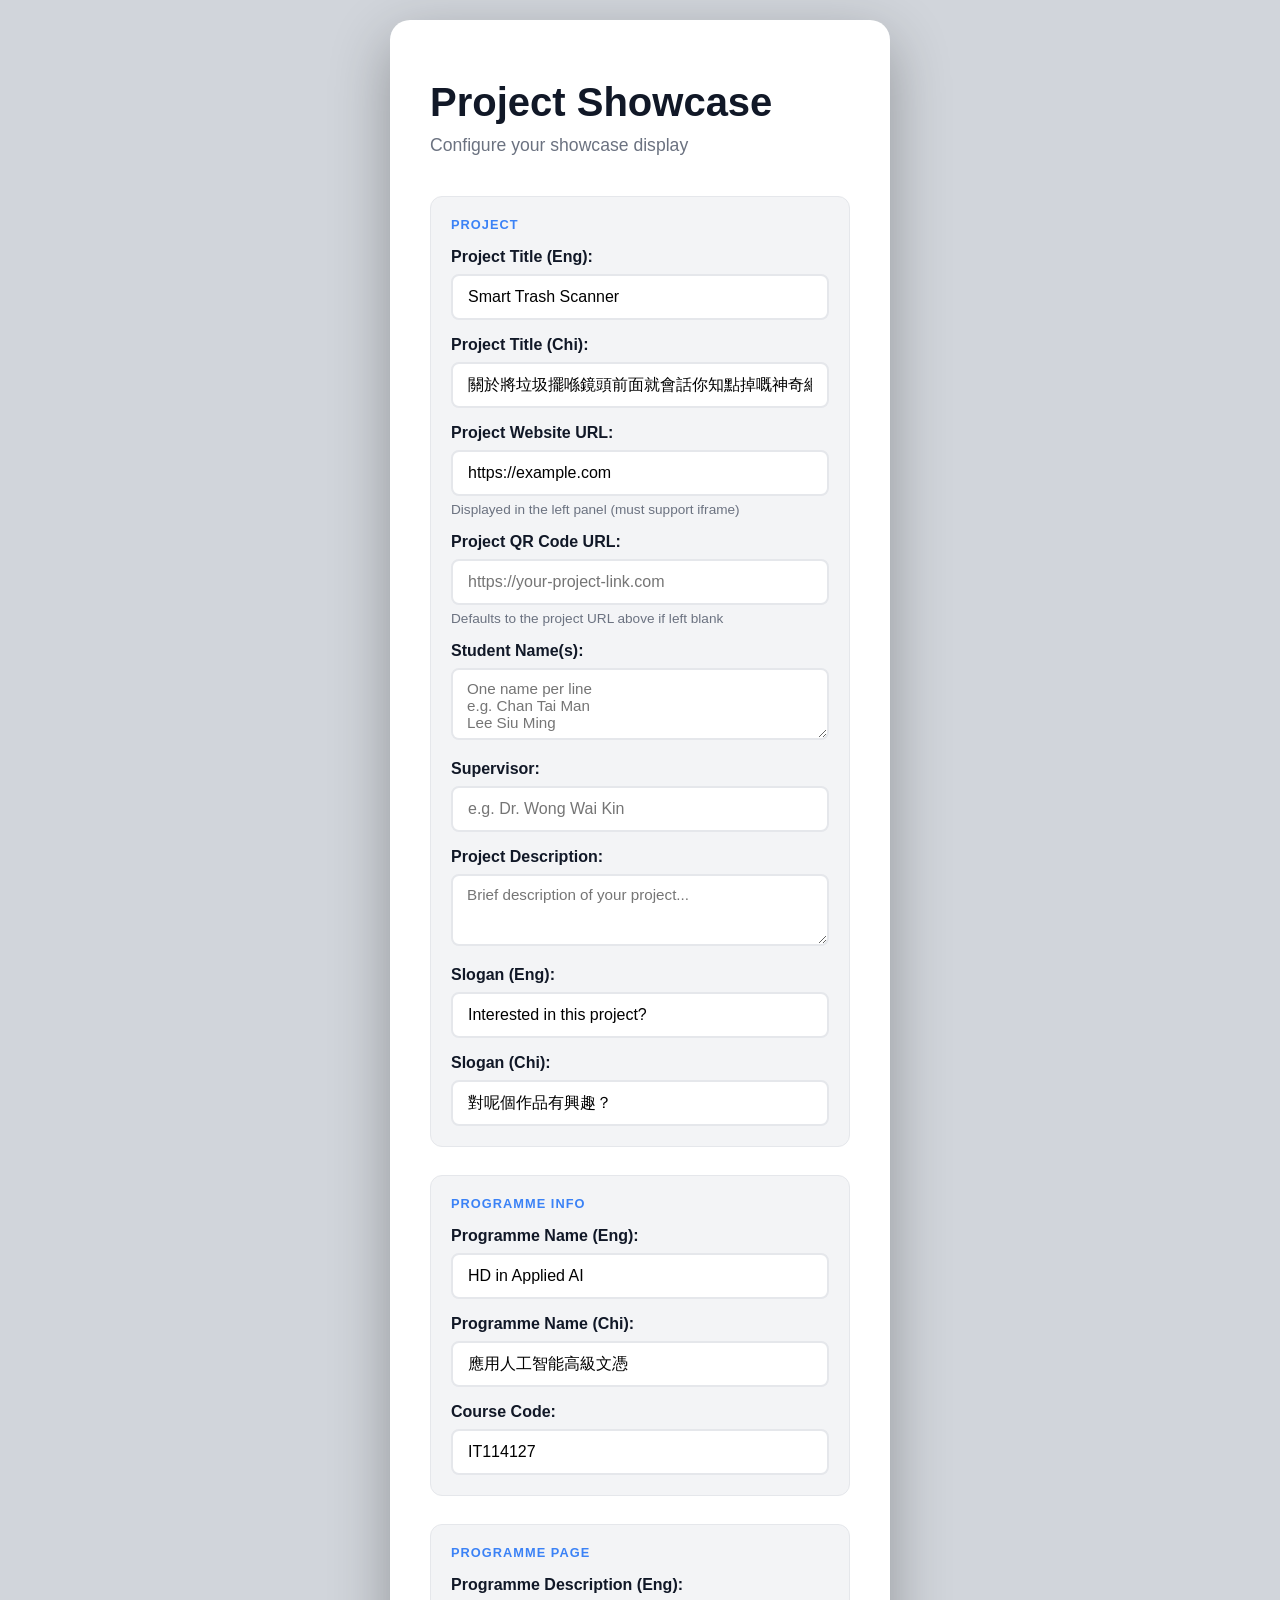
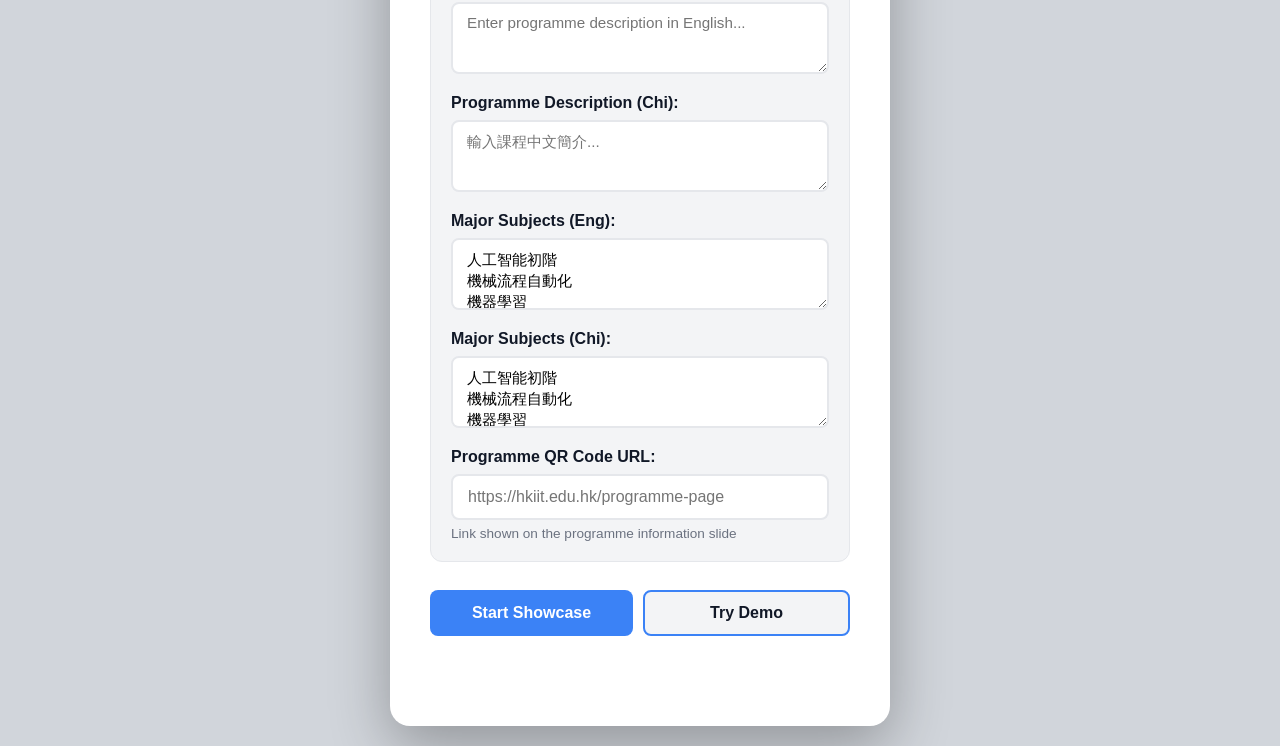
==== commit 21569f8d: "Fix layout crash: clean top block with title/students/desc, QR below Co-authored-by: Cursor <cursora" ====
--- a/index.html
+++ b/index.html
@@ -51,6 +51,12 @@
                     <label for="supervisorName">Supervisor:</label>
                     <input type="text" id="supervisorName"
                         placeholder="e.g. Dr. Wong Wai Kin">
+                </div>
+
+                <div class="input-section">
+                    <label for="projDesc">Project Description:</label>
+                    <textarea id="projDesc" class="setup-textarea"
+                        placeholder="Brief description of your project..."></textarea>
                 </div>
 
                 <div class="input-section">
--- a/styles.css
+++ b/styles.css
@@ -425,47 +425,42 @@
     color: #ffffff;
 }
 
-/* Project Title — Slide 1 */
-.project-title {
-    flex: 1;
-    display: flex;
-    flex-direction: column;
-    align-items: center;
-    justify-content: center;
-    text-align: center;
-    padding: 0 16px;
-    margin-top: -100px;
-}
-
-.project-title p:first-child {
-    font-size: 1.55rem;
+/* Slide 1 top block: title + students + supervisor + description */
+.proj-top-block {
+    padding: 16px 18px 12px;
+    border-bottom: 1px solid rgba(0, 85, 184, 0.1);
+}
+
+.proj-title-eng {
+    font-size: 1.45rem;
     font-weight: 800;
     color: #0055b8;
     line-height: 1.3;
 }
 
-.project-title p[lang="zh-Hant"] {
-    font-size: 0.85rem;
+.proj-title-chi {
+    font-size: 0.82rem;
     font-weight: 500;
     color: var(--text-light);
-    margin-top: 6px;
+    margin-top: 3px;
     line-height: 1.5;
 }
 
-/* Team Info — between title and QR section */
-.team-info {
-    width: 100%;
-    text-align: center;
-    padding: 0 16px 4px;
-    margin-top: -80px;
+.proj-desc {
+    font-size: 0.88rem;
+    font-weight: 500;
+    color: var(--text-dark);
+    line-height: 1.55;
+    margin-top: 8px;
+    white-space: pre-line;
 }
 
 .team-students {
     display: flex;
     flex-wrap: wrap;
-    justify-content: center;
-    gap: 6px 10px;
-    margin-bottom: 6px;
+    gap: 5px 8px;
+    margin-top: 8px;
+    margin-bottom: 4px;
 }
 
 .team-student-name {
@@ -489,7 +484,7 @@
     color: #0055b8;
 }
 
-/* QR Section — takes equal half, vertically centred */
+/* QR Section — fills remaining space, vertically centred */
 .qr-section {
     flex: 1;
     display: flex;
@@ -497,8 +492,7 @@
     align-items: center;
     justify-content: center;
     gap: 10px;
-    padding: 0 20px 16px;
-    margin-top: -200px;
+    padding: 12px 20px 16px;
 }
 
 
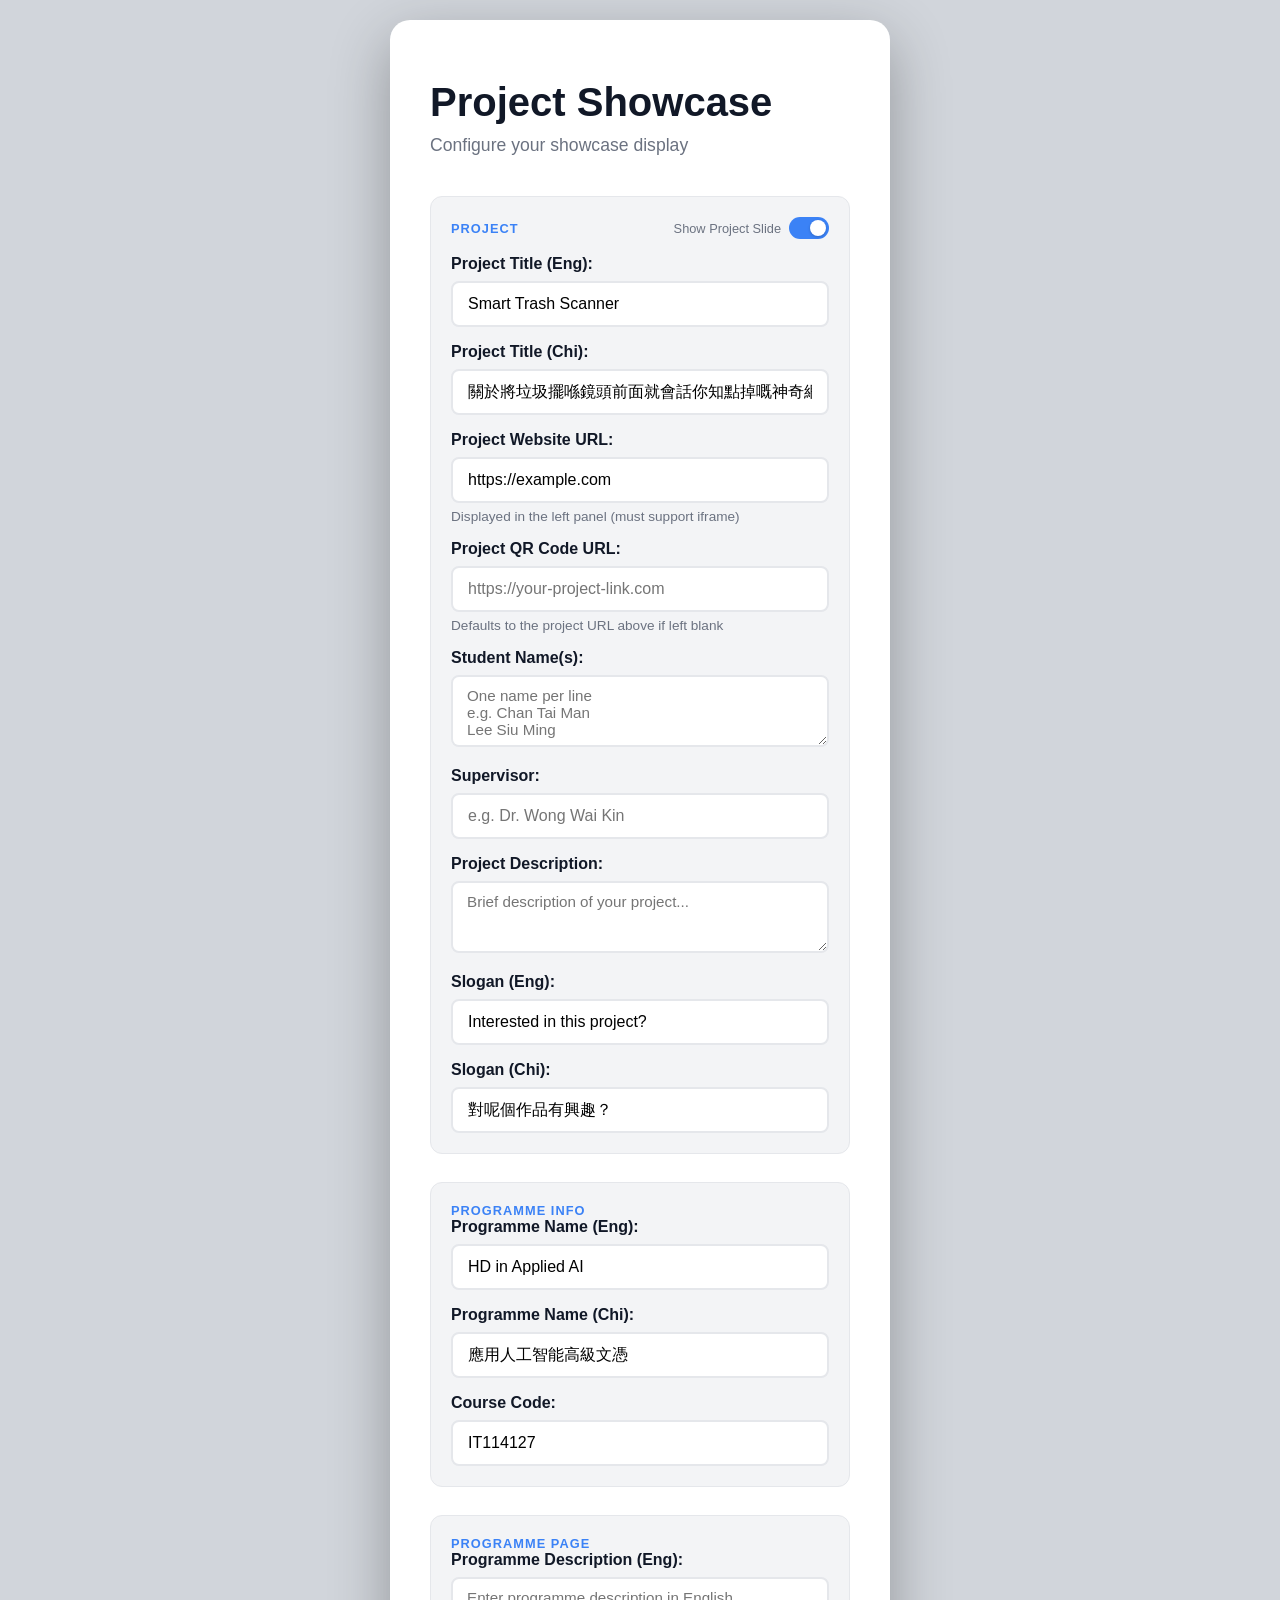
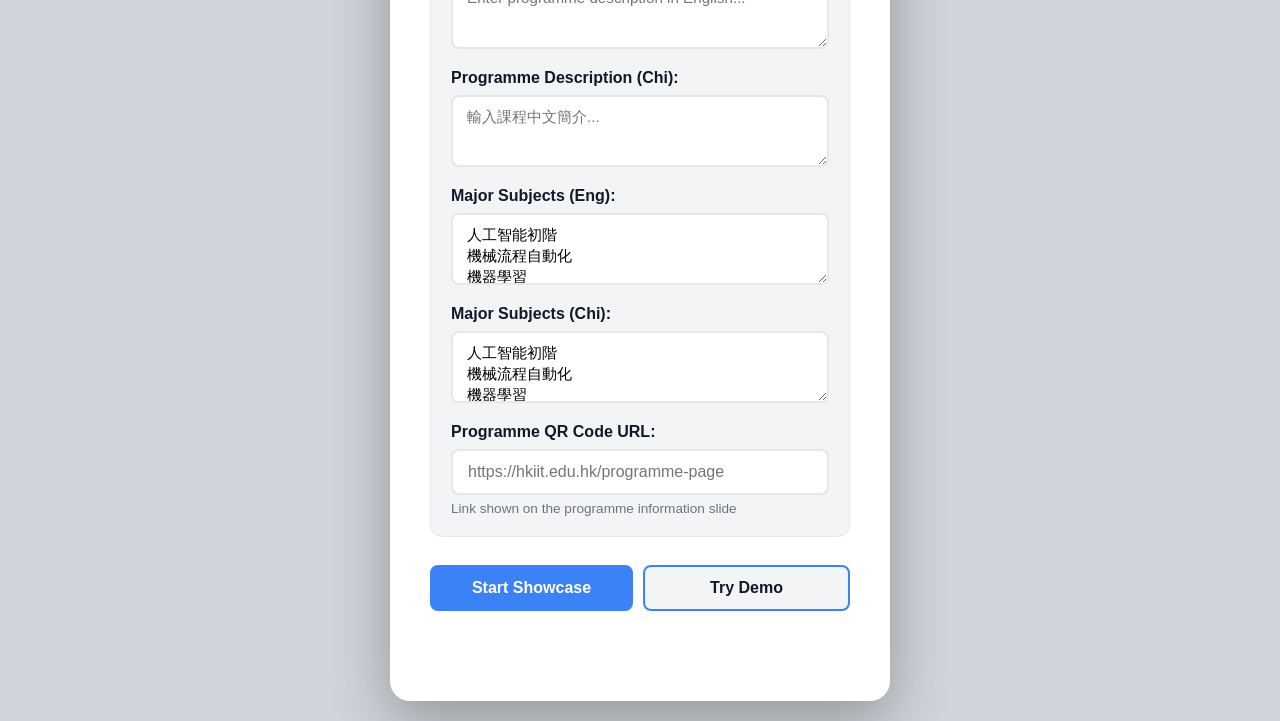
==== commit 09fdbb2b: "Add Show Project Slide toggle in setup; skip slide 1 on showcase when off Co-authored-by: Cursor <cu" ====
--- a/index.html
+++ b/index.html
@@ -14,7 +14,14 @@
 
             <!-- Section 1: Project URLs -->
             <div class="setup-section">
-                <h3 class="setup-section-title">Project</h3>
+                <div class="setup-section-header">
+                    <h3 class="setup-section-title">Project</h3>
+                    <label class="toggle-label">
+                        <span class="toggle-text">Show Project Slide</span>
+                        <input type="checkbox" id="showSlide1" checked>
+                        <span class="toggle-switch"></span>
+                    </label>
+                </div>
 
                 <div class="input-section">
                     <label for="projTitleEng">Project Title (Eng):</label>
--- a/styles.css
+++ b/styles.css
@@ -260,13 +260,70 @@
     background: var(--bg-light);
 }
 
+.setup-section-header {
+    display: flex;
+    align-items: center;
+    justify-content: space-between;
+    margin-bottom: 16px;
+}
+
 .setup-section-title {
     font-size: 0.8rem;
     font-weight: 700;
     text-transform: uppercase;
     letter-spacing: 0.08em;
     color: var(--primary-color);
-    margin-bottom: 16px;
+    margin-bottom: 0;
+}
+
+/* iOS-style toggle switch */
+.toggle-label {
+    display: flex;
+    align-items: center;
+    gap: 8px;
+    cursor: pointer;
+    user-select: none;
+}
+
+.toggle-text {
+    font-size: 0.8rem;
+    font-weight: 500;
+    color: var(--text-light);
+}
+
+.toggle-label input[type="checkbox"] {
+    display: none;
+}
+
+.toggle-switch {
+    position: relative;
+    width: 40px;
+    height: 22px;
+    background: #d1d5db;
+    border-radius: 11px;
+    transition: background 0.2s;
+    flex-shrink: 0;
+}
+
+.toggle-switch::after {
+    content: '';
+    position: absolute;
+    top: 3px;
+    left: 3px;
+    width: 16px;
+    height: 16px;
+    background: #ffffff;
+    border-radius: 50%;
+    box-shadow: 0 1px 3px rgba(0,0,0,0.2);
+    transition: transform 0.2s;
+}
+
+.toggle-label input:checked + .toggle-switch {
+    background: var(--primary-color);
+}
+
+.toggle-label input:checked + .toggle-switch::after {
+    transform: translateX(18px);
 }
 
 .setup-section .input-section {
@@ -425,10 +482,21 @@
     color: #ffffff;
 }
 
-/* Slide 1 top block: title + students + supervisor + description */
+/* Slide 1 inner container: cards stacked with scroll */
+#slide1 .info-container {
+    gap: 10px;
+    padding: 12px 14px;
+    overflow-y: auto;
+    justify-content: flex-start;
+}
+
+/* Slide 1 top block: title + students + supervisor (card style from prog-detail-block) */
 .proj-top-block {
-    padding: 16px 18px 12px;
-    border-bottom: 1px solid rgba(0, 85, 184, 0.1);
+    /* inherits prog-detail-block card style */
+}
+
+.proj-desc-block {
+    /* inherits prog-detail-block card style */
 }
 
 .proj-title-eng {
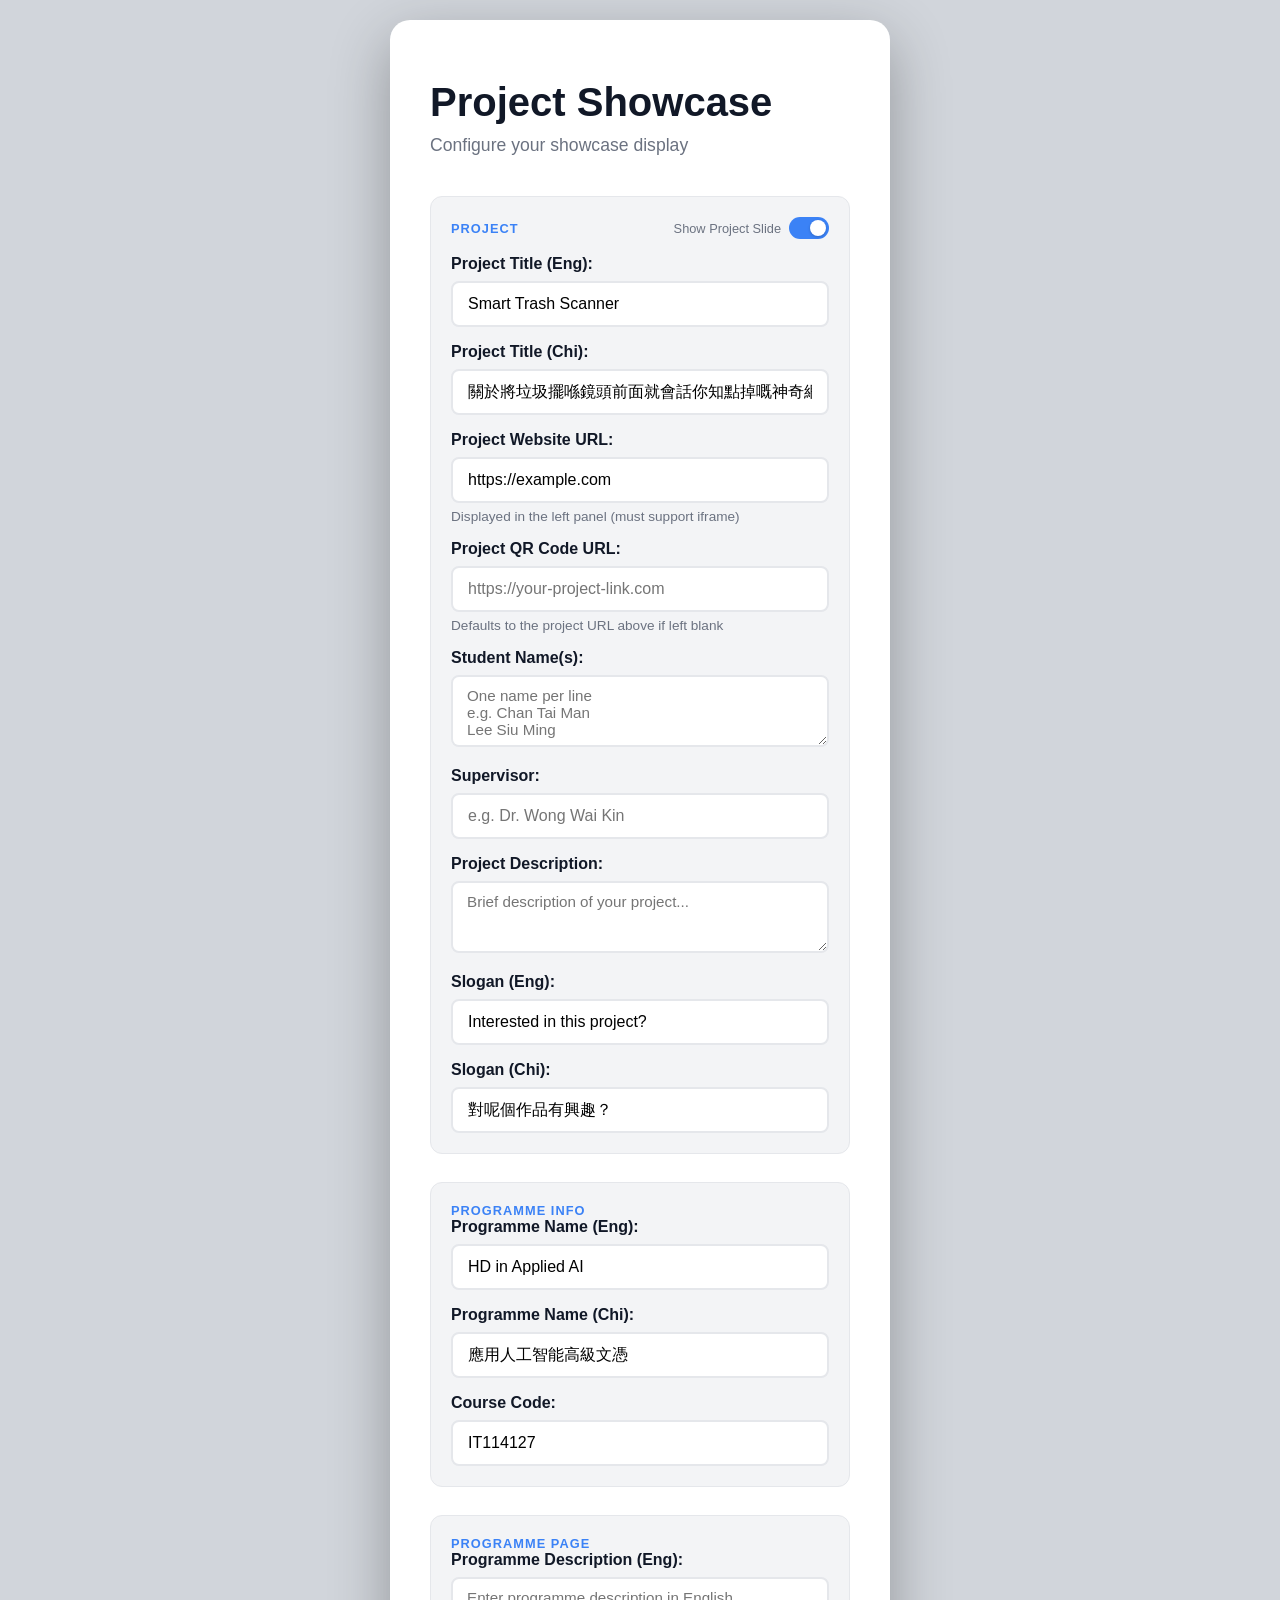
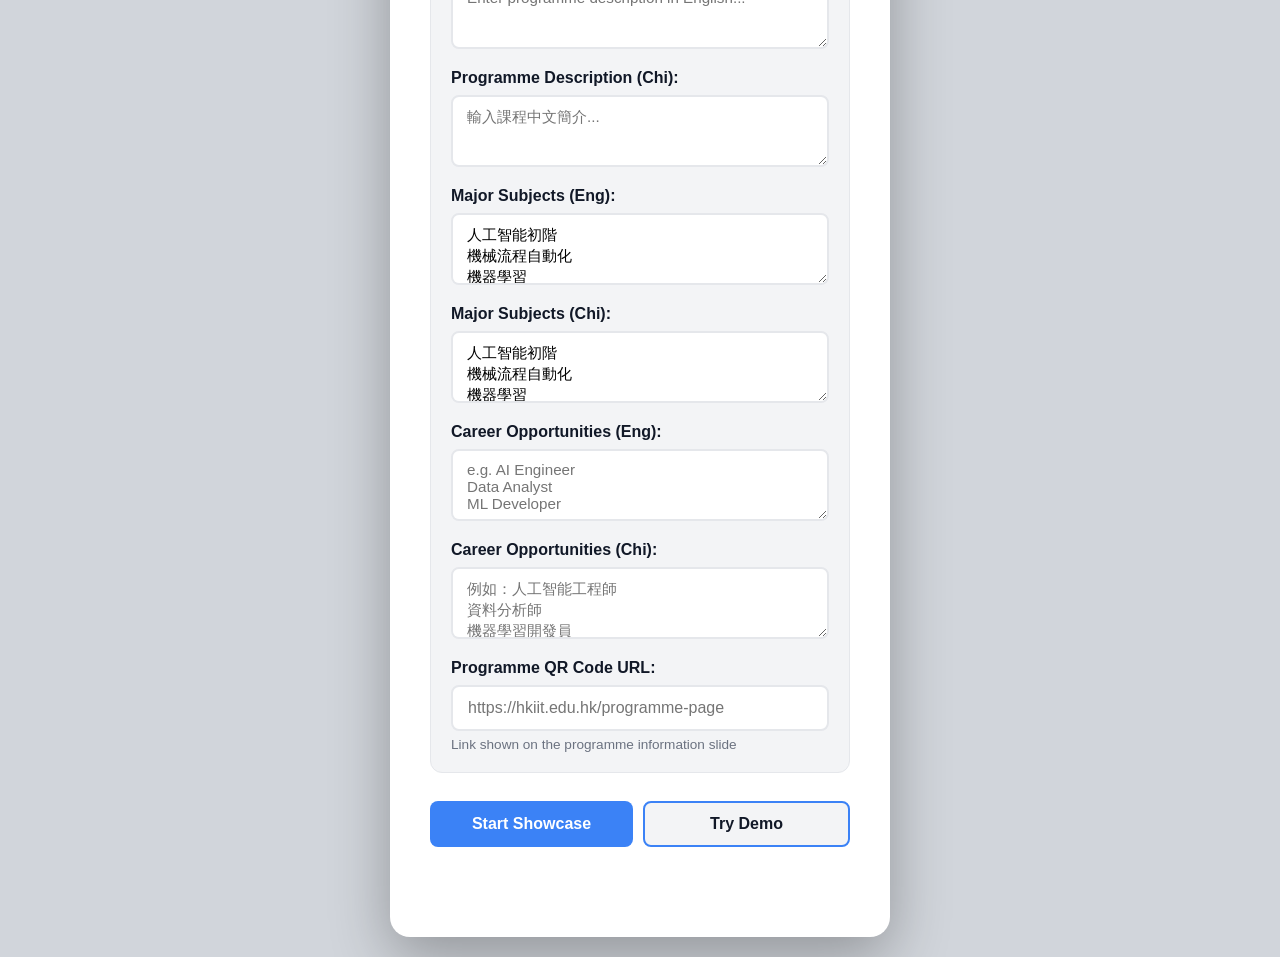
==== commit 1b2c37cc: "Add Career Opportunities field to slides 2 (Chi) and 3 (Eng) Co-authored-by: Cursor <cursoragent@cur" ====
--- a/index.html
+++ b/index.html
@@ -139,6 +139,18 @@
                 </div>
 
                 <div class="input-section">
+                    <label for="careerOppEng">Career Opportunities (Eng):</label>
+                    <textarea id="careerOppEng" class="setup-textarea"
+                        placeholder="e.g. AI Engineer&#10;Data Analyst&#10;ML Developer"></textarea>
+                </div>
+
+                <div class="input-section">
+                    <label for="careerOppChi">Career Opportunities (Chi):</label>
+                    <textarea id="careerOppChi" class="setup-textarea"
+                        placeholder="例如：人工智能工程師&#10;資料分析師&#10;機器學習開發員"></textarea>
+                </div>
+
+                <div class="input-section">
                     <label for="progQrUrl">Programme QR Code URL:</label>
                     <input type="url" id="progQrUrl"
                         placeholder="https://hkiit.edu.hk/programme-page">
--- a/styles.css
+++ b/styles.css
@@ -512,6 +512,9 @@
     color: var(--text-light);
     margin-top: 3px;
     line-height: 1.5;
+    margin-bottom: 10px;
+    padding-bottom: 10px;
+    border-bottom: 1px solid rgba(0, 85, 184, 0.1);
 }
 
 .proj-desc {
@@ -527,8 +530,8 @@
     display: flex;
     flex-wrap: wrap;
     gap: 5px 8px;
-    margin-top: 8px;
-    margin-bottom: 4px;
+    margin-top: 0;
+    margin-bottom: 8px;
 }
 
 .team-student-name {
@@ -544,6 +547,9 @@
     font-size: 0.82rem;
     font-weight: 500;
     color: var(--text-light);
+    margin-top: 2px;
+    padding-top: 8px;
+    border-top: 1px solid rgba(0, 85, 184, 0.1);
 }
 
 .team-supervisor::before {
@@ -699,6 +705,12 @@
     font-weight: 500;
     color: var(--text-light);
     margin-top: 4px;
+}
+
+/* Slide 3 (English) — slightly smaller body text */
+#slide3 .detail-text {
+    font-size: 0.88rem;
+    font-weight: 500;
 }
 
 .qr-section-small {
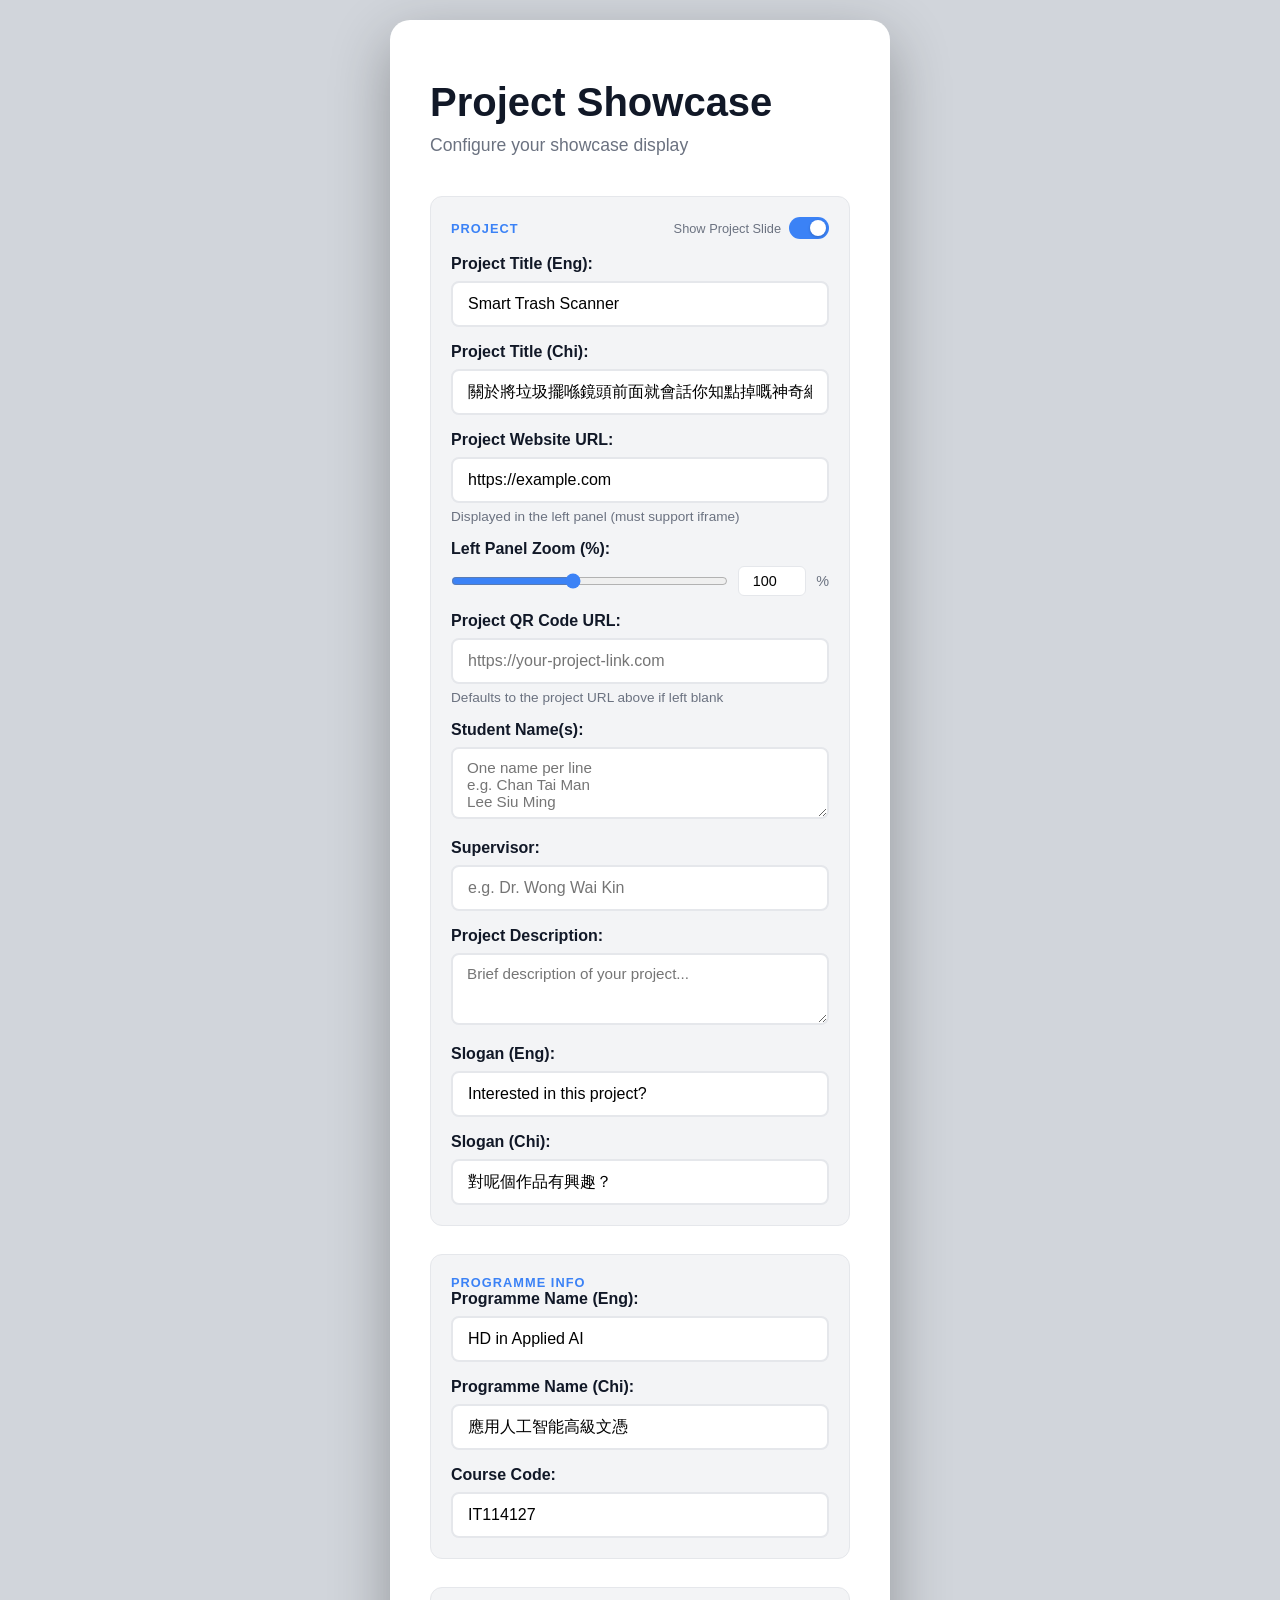
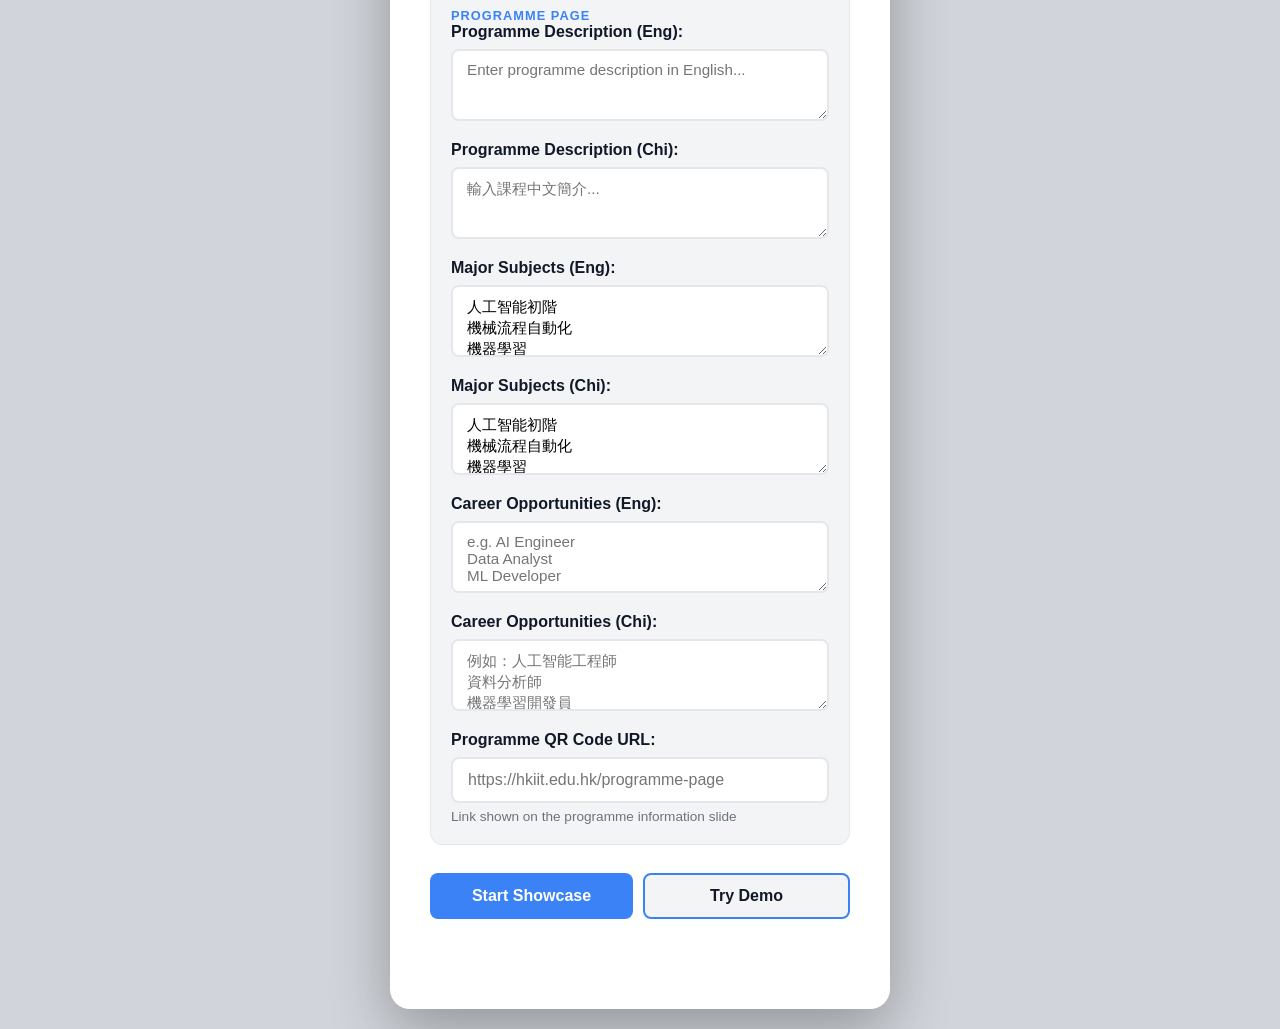
==== commit e6473419: "Add left panel zoom control (slider + number input) with default 100% Co-authored-by: Cursor <cursor" ====
--- a/index.html
+++ b/index.html
@@ -39,6 +39,15 @@
                         placeholder="https://example.com"
                         value="https://example.com">
                     <small class="hint">Displayed in the left panel (must support iframe)</small>
+                </div>
+
+                <div class="input-section">
+                    <label for="iframeZoom">Left Panel Zoom (%):</label>
+                    <div class="zoom-input-row">
+                        <input type="range" id="iframeZoomRange" min="25" max="200" value="100" step="5">
+                        <input type="number" id="iframeZoom" min="25" max="200" value="100" step="5">
+                        <span class="zoom-unit">%</span>
+                    </div>
                 </div>
 
                 <div class="input-section">
--- a/styles.css
+++ b/styles.css
@@ -101,6 +101,35 @@
     font-size: 0.85rem;
 }
 
+.zoom-input-row {
+    display: flex;
+    align-items: center;
+    gap: 10px;
+    margin-top: 6px;
+}
+
+.zoom-input-row input[type="range"] {
+    flex: 1;
+    accent-color: var(--primary-color);
+    height: 4px;
+    cursor: pointer;
+}
+
+.zoom-input-row input[type="number"] {
+    width: 68px;
+    padding: 6px 8px;
+    border: 1px solid var(--border-color);
+    border-radius: 6px;
+    font-size: 0.9rem;
+    text-align: center;
+}
+
+.zoom-unit {
+    font-size: 0.9rem;
+    color: var(--text-light);
+    font-weight: 500;
+}
+
 .button-group {
     display: flex;
     gap: 10px;
